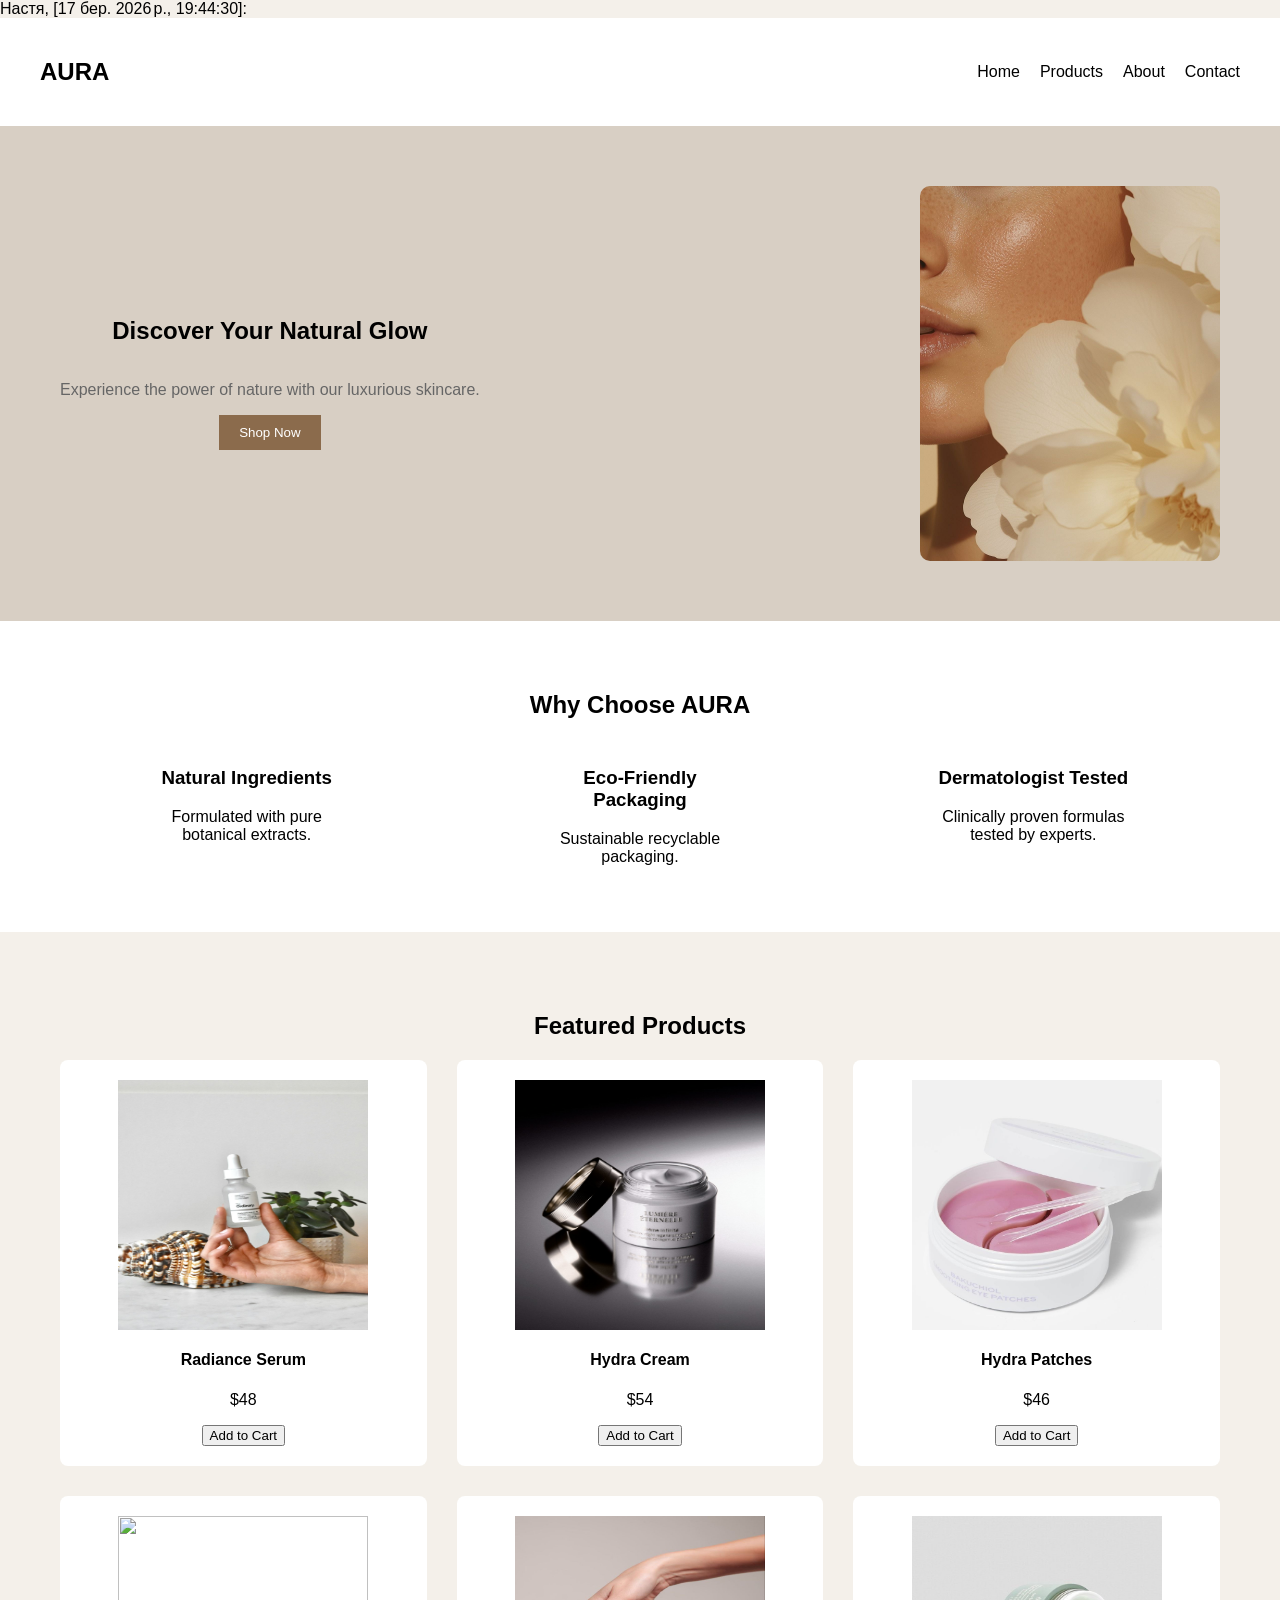
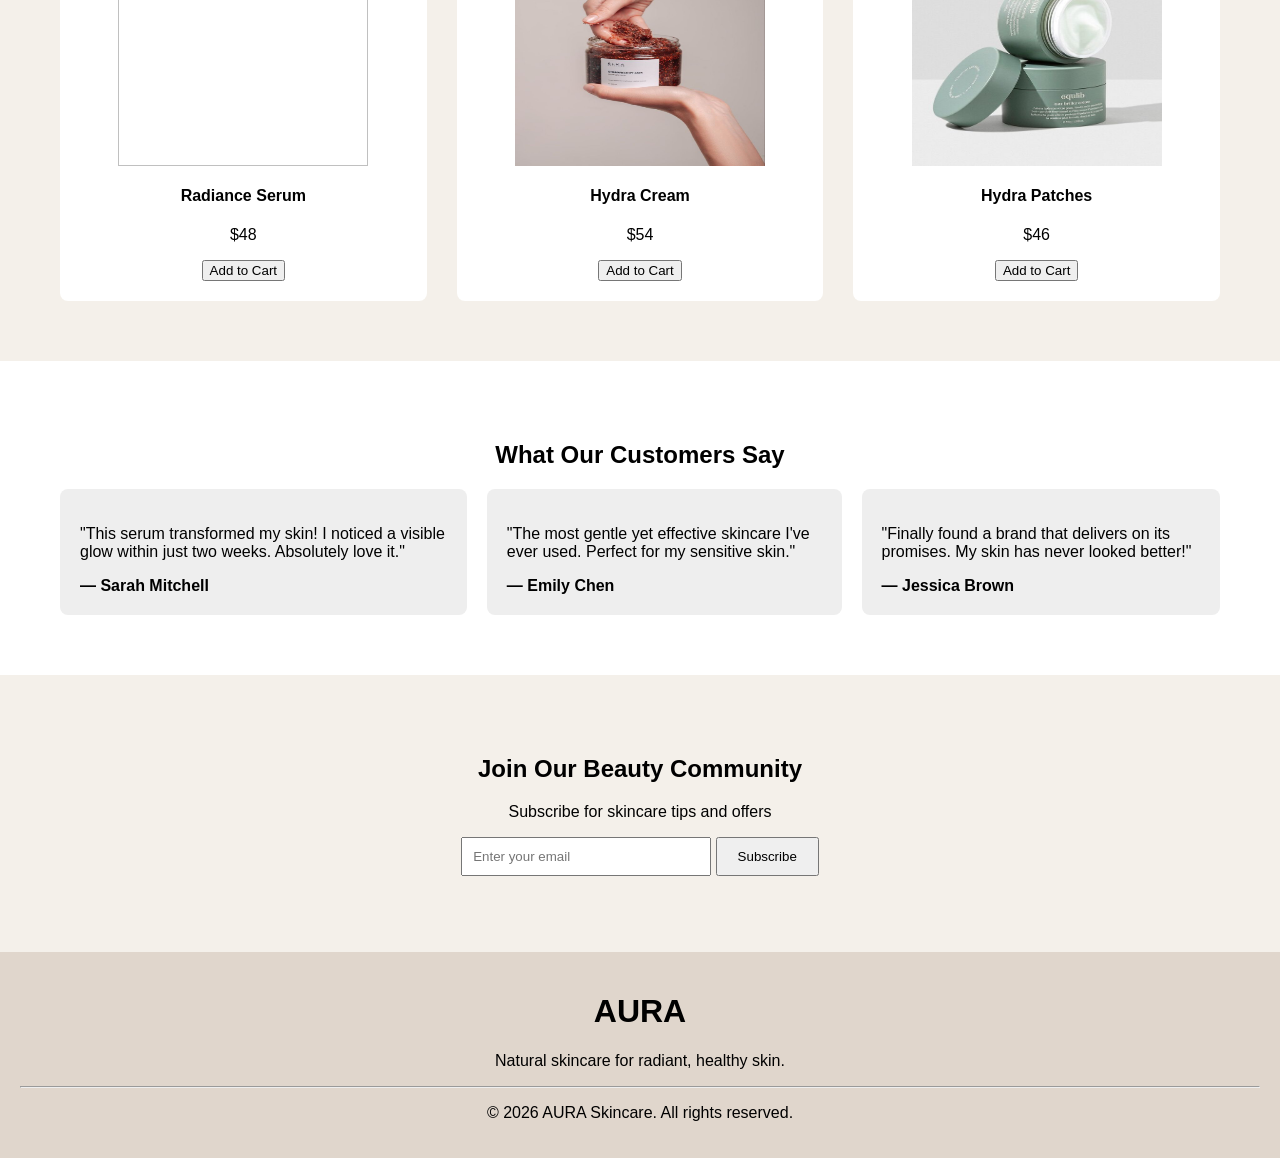
==== index.html @ 5662bbd3 "first commit" ====
Настя, [17 бер. 2026 р., 19:44:30]:
<!DOCTYPE html>
<html lang="en">
<head>
    <meta charset="UTF-8">
    <meta name="viewport" content="width=device-width, initial-scale=1.0">
    <title>Document</title>

    <!-- External CSS -->
    <link rel="stylesheet" href="styles.css">

    <!-- Internal CSS -->
    <style>
        h2{
            text-align:center;
        }
    </style>
</head>    
<body>

<!-- NAVIGATION -->
<nav>
    <h1>AURA</h1>

    <ul>
        <li><a href="#">Home</a></li>
        <li><a href="#">Products</a></li>
        <li><a href="#">About</a></li>
        <li><a href="#">Contact</a></li>
    </ul>
</nav>

<!-- HERO SECTION -->
<section class="hero">

    <div class="hero-text">
        <h2>Discover Your Natural Glow</h2>

        <p class="p" style="color:#666;">Experience the power of nature with our luxurious skincare.</p>

        <button>Shop Now</button>
    </div>

    <div class="hero-image">
        <img src="images/hero.jpg" alt="beauty">
    </div>

</section>

<!-- WHY CHOOSE -->
<section class="features">

    <h2>Why Choose AURA</h2>

    <div class="feature-container">

        <div class="feature">
            <h3>Natural Ingredients</h3>
            <p>Formulated with pure botanical extracts.</p>
        </div>

        <div class="feature">
            <h3>Eco-Friendly Packaging</h3>
            <p>Sustainable recyclable packaging.</p>
        </div>

        <div class="feature">
            <h3>Dermatologist Tested</h3>
            <p>Clinically proven formulas tested by experts.</p>
        </div>

    </div>

</section>

<!-- PRODUCTS -->
<section class="products">

    <h2>Featured Products</h2>

    <div class="product-grid">

        <div class="card">
            <img class="product" src="images/ordinary.jpg">
            <h4>Radiance Serum</h4>
            <p>$48</p>
            <button>Add to Cart</button>
        </div>

        <div class="card">
            <img class="product" src="images/glasscream.jpg">
            <h4>Hydra Cream</h4>
            <p>$54</p>
            <button>Add to Cart</button>
        </div>

        <div class="card">
            <img class="product" src="images/patches.jpg">
            <h4>Hydra Patches</h4>
            <p>$46</p>
            <button>Add to Cart</button>
        </div>

        <div class="card">
            <img class="product" src="images/whitecream.jpg">
            <h4>Radiance Serum</h4>
            <p>$48</p>
            <button>Add to Cart</button>
        </div>

        <div class="card">
            <img class="product" src="images/scrab.jpg">
            <h4>Hydra Cream</h4>
            <p>$54</p>
            <button>Add to Cart</button>
        </div>

        <div class="card">
            <img class="product" src="images/greencream.jpg">
            <h4>Hydra Patches</h4>
            <p>$46</p>
            <button>Add to Cart</button>
        </div>

    </div>

</section>

<!-- TESTIMONIALS -->
<section class="testimonials">

    <h2>What Our Customers Say</h2>

    <div class="reviews">

        <div class="review">
            <p>"This serum transformed my skin! I noticed a visible glow within just two weeks. Absolutely love it."</p>
            <strong>— Sarah Mitchell</strong>
        </div>

        <div class="review">
            <p>"The most gentle yet effective skincare I've ever used. Perfect for my sensitive skin."</p>
            <strong>— Emily Chen</strong>
        </div>

        <div class="review">
            <p>"Finally found a brand that delivers on its promises. My skin has never looked better!"</p>
            <strong>— Jessica Brown</strong>
        </div>

    </div>

</section>

<!-- SUBSCRIBE -->
<section class="subscribe">

    <h2>Join Our Beauty Community</h2>

    <p>Subscribe for skincare tips and offers</p>

    <form>

        <input type="email" placeholder="Enter your email">

        <button>Subscribe</button>

    </form>

</section>

<!-- FOOTER -->
<footer>
    <div>
        <h1>AURA</h1>
        <p>Natural skincare for radiant, healthy skin.</p>
    </div>

    <hr>

<p>© 2026 AURA Skincare. All rights reserved.</p>

</footer>

</body>
</html>
---- styles.css ----
body{
    font-family: Arial;
    margin:0;
    background:#f4f0ea;
}

/* NAVBAR */

nav{
    display:flex;
    justify-content:space-between;
    align-items: center;
    padding:20px 40px;
    background:white;
}

nav ul{
    list-style:none;
    display:flex;
    gap:20px;
}

nav a{
    text-decoration:none;
    color:black;
}

/* HERO */

.hero{
    display:flex;
    justify-content:space-between;
    align-items:center;
    padding:60px;
    background:#d8cfc4;
}

.hero img{
    width:300px;
    border-radius:10px;
}

.hero button{
    background:#8b6b4c;
    color:white;
    padding:10px 20px;
    border:none;
}

.hero-text{
    display: flex;
    flex-direction: column;
    align-items: center;
    justify-content: center;
}

.p{
    text-align: center;
}

/* FEATURES */

.features{
    padding:50px;
    background:white;
}

.feature-container{
    display:flex;
    justify-content:space-around;
    margin-top:30px;
}

.feature{
    width:200px;
    text-align:center;
}

/* PRODUCTS */

.products{
    padding:60px;
}

.product-grid{
    display:grid;
    grid-template-columns: repeat(3,1fr);
    gap:30px;
}

.card{
    background:white;
    padding:20px;
    border-radius:8px;
    text-align:center;
}

.product{
    max-width: 250px;
    height: 250px;
}

.card img{
    width:100%;
}

/* TESTIMONIALS */

.testimonials{
    padding:60px;
    background:white;
}

.reviews{
    display:flex;
    gap:20px;
}

.review{
    background:#eee;
    padding:20px;
    border-radius:8px;
}

/* SUBSCRIBE */

.subscribe{
    padding:60px;
    text-align:center;
}

.subscribe input{
    padding:10px;
    width:250px;
}

.subscribe button{
    padding:10px 20px;
}

/* FOOTER */

footer{
    background:#e0d6cc;
    padding:20px;
    text-align:center;
}
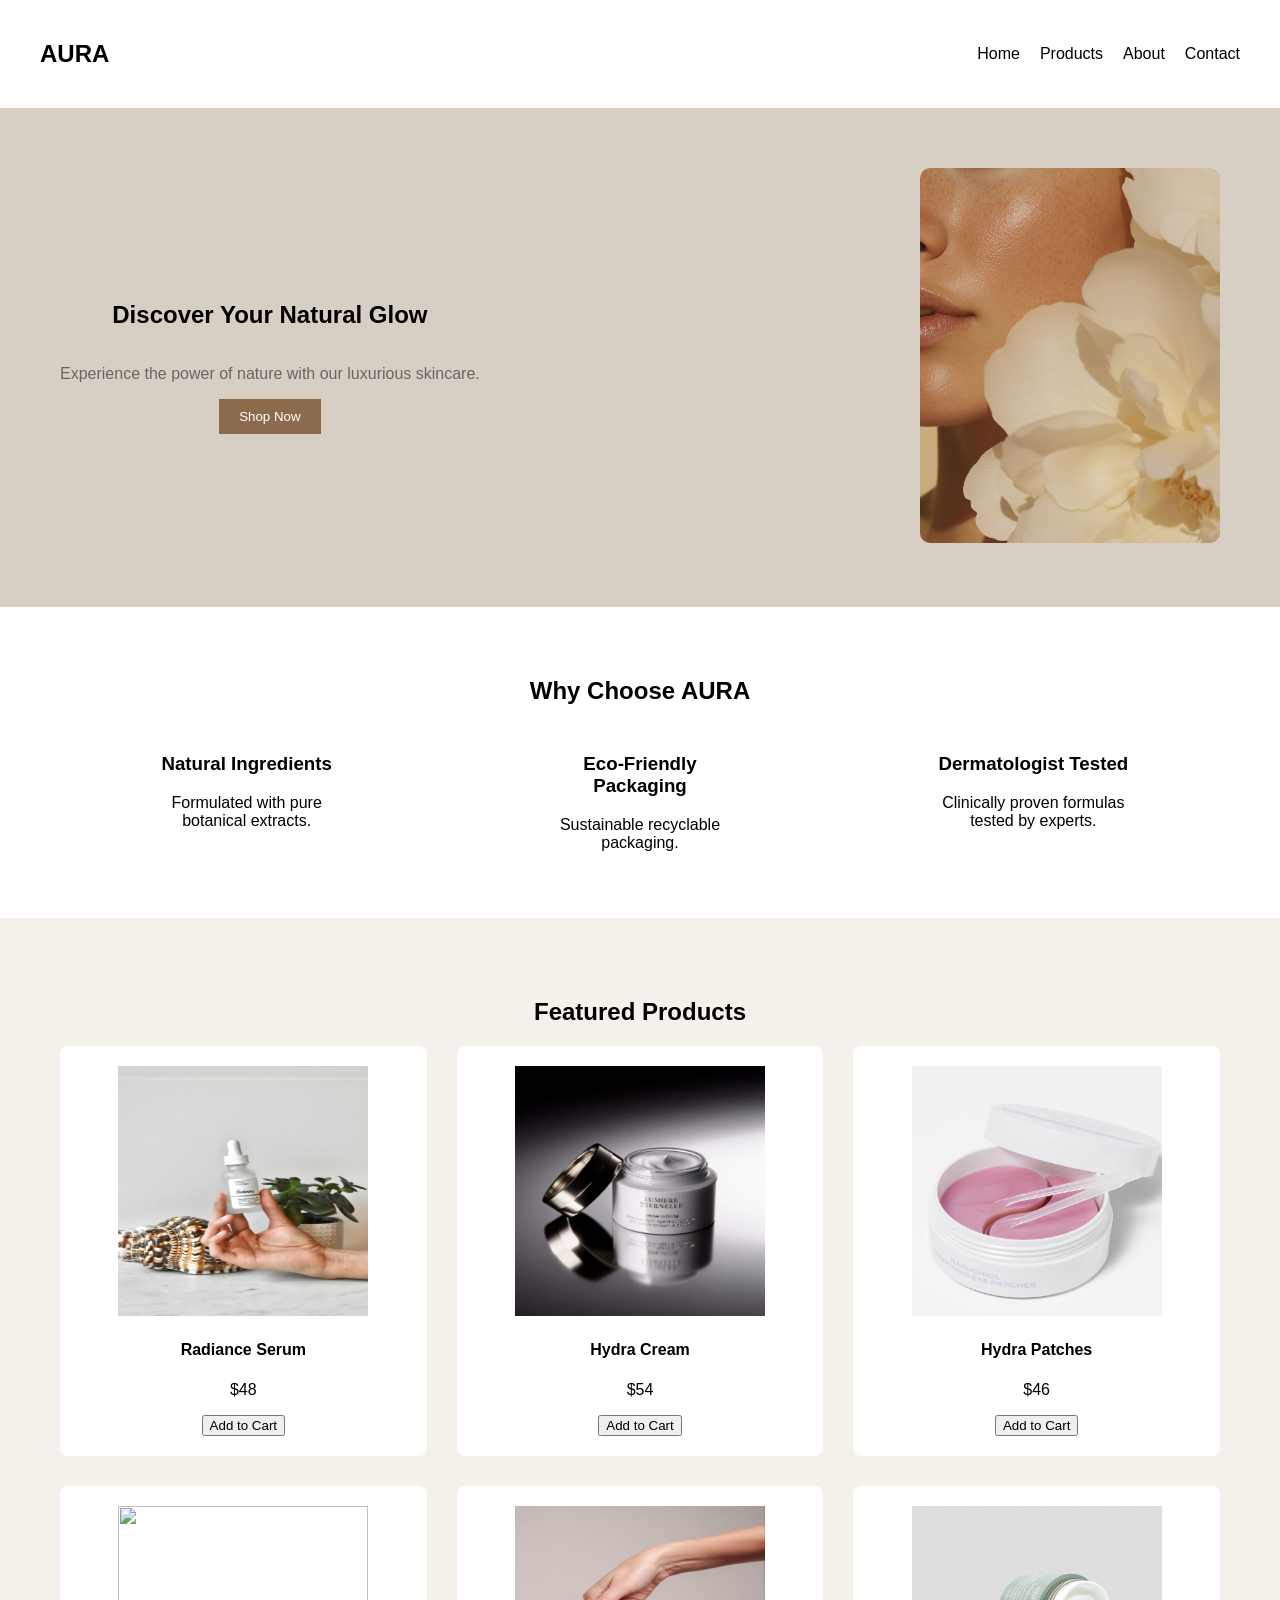
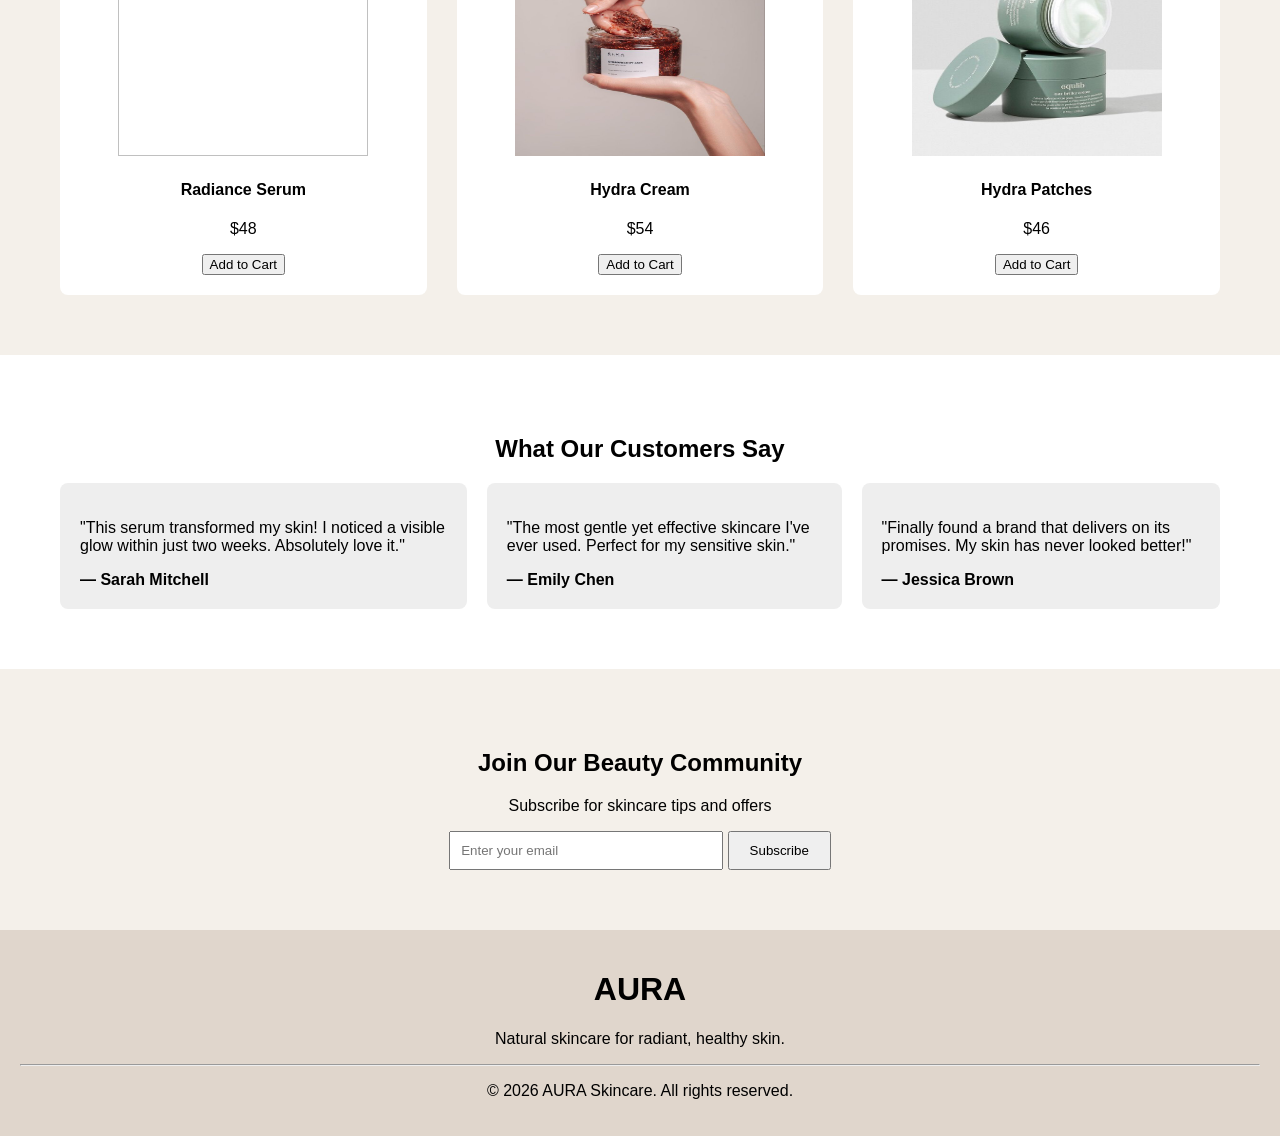
==== commit 590ff94a: "fix commit" ====
--- a/index.html
+++ b/index.html
@@ -1,4 +1,3 @@
-Настя, [17 бер. 2026 р., 19:44:30]:
 <!DOCTYPE html>
 <html lang="en">
 <head>
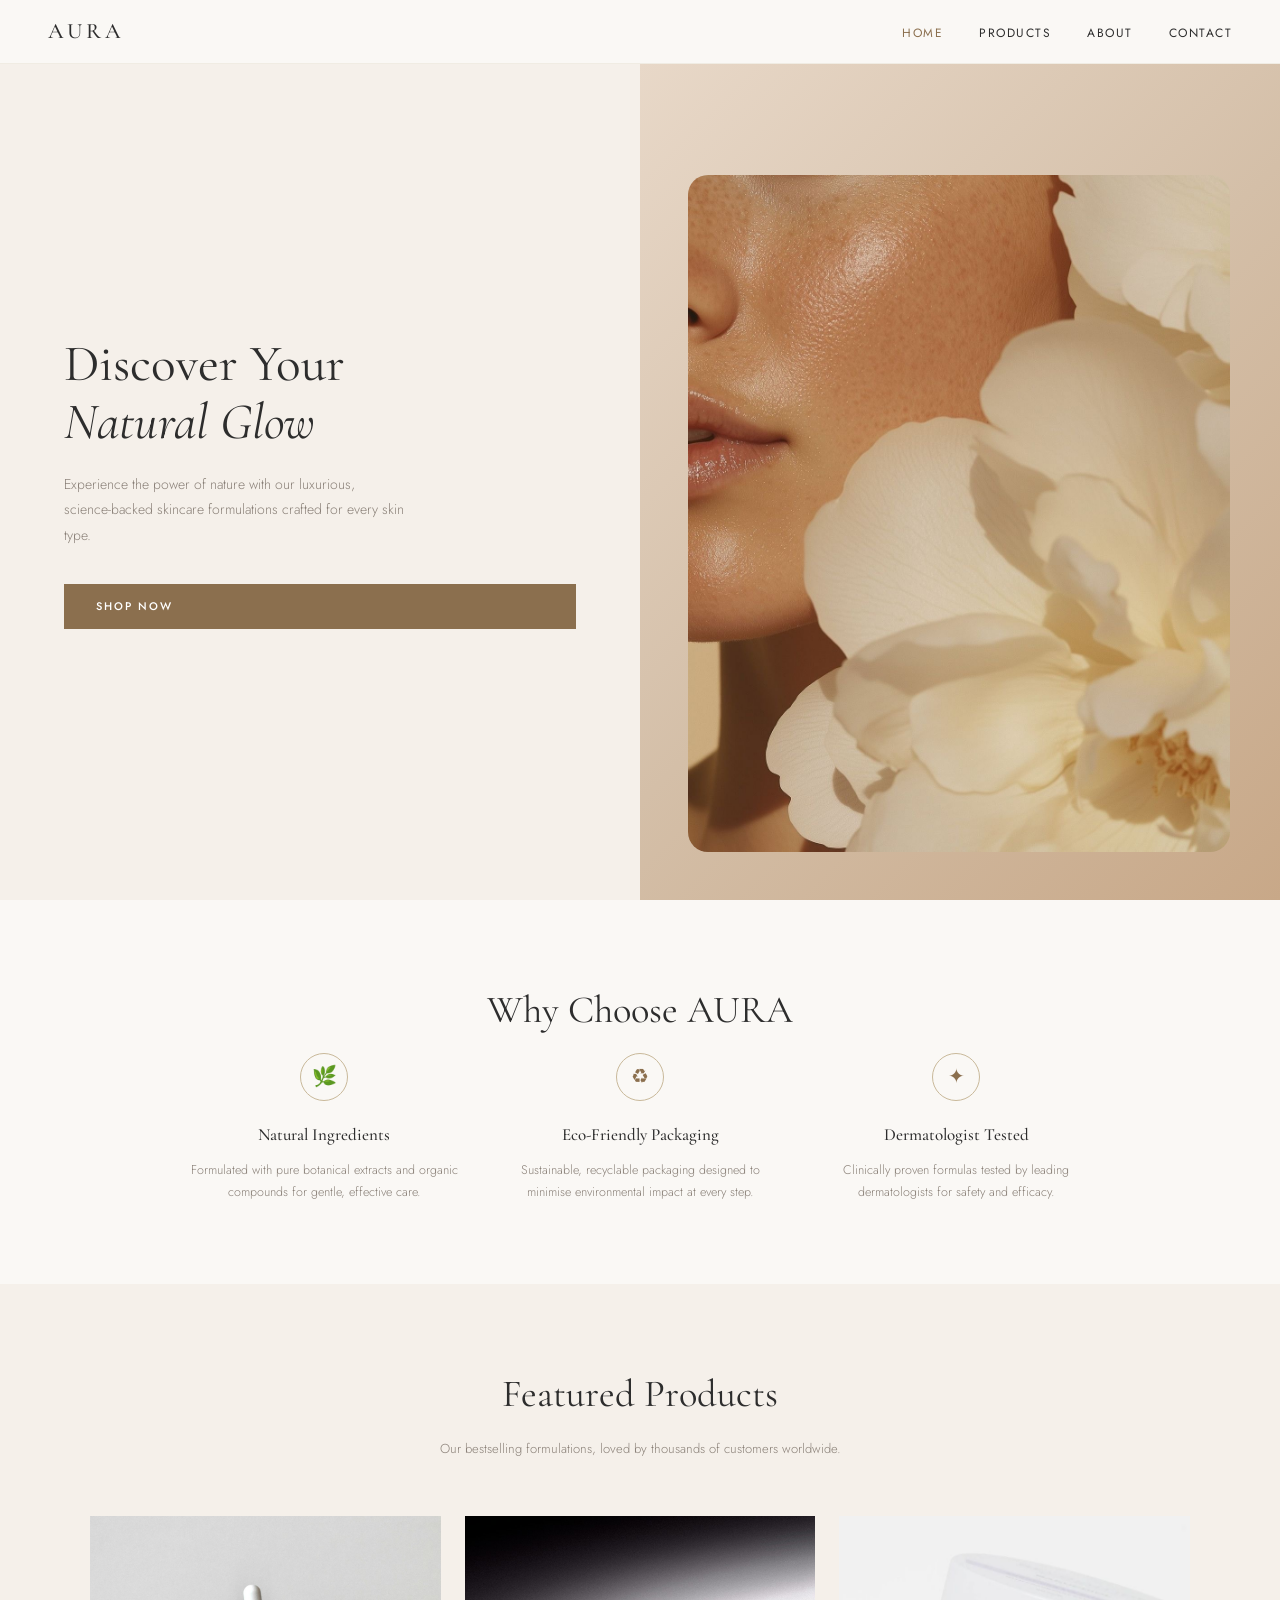
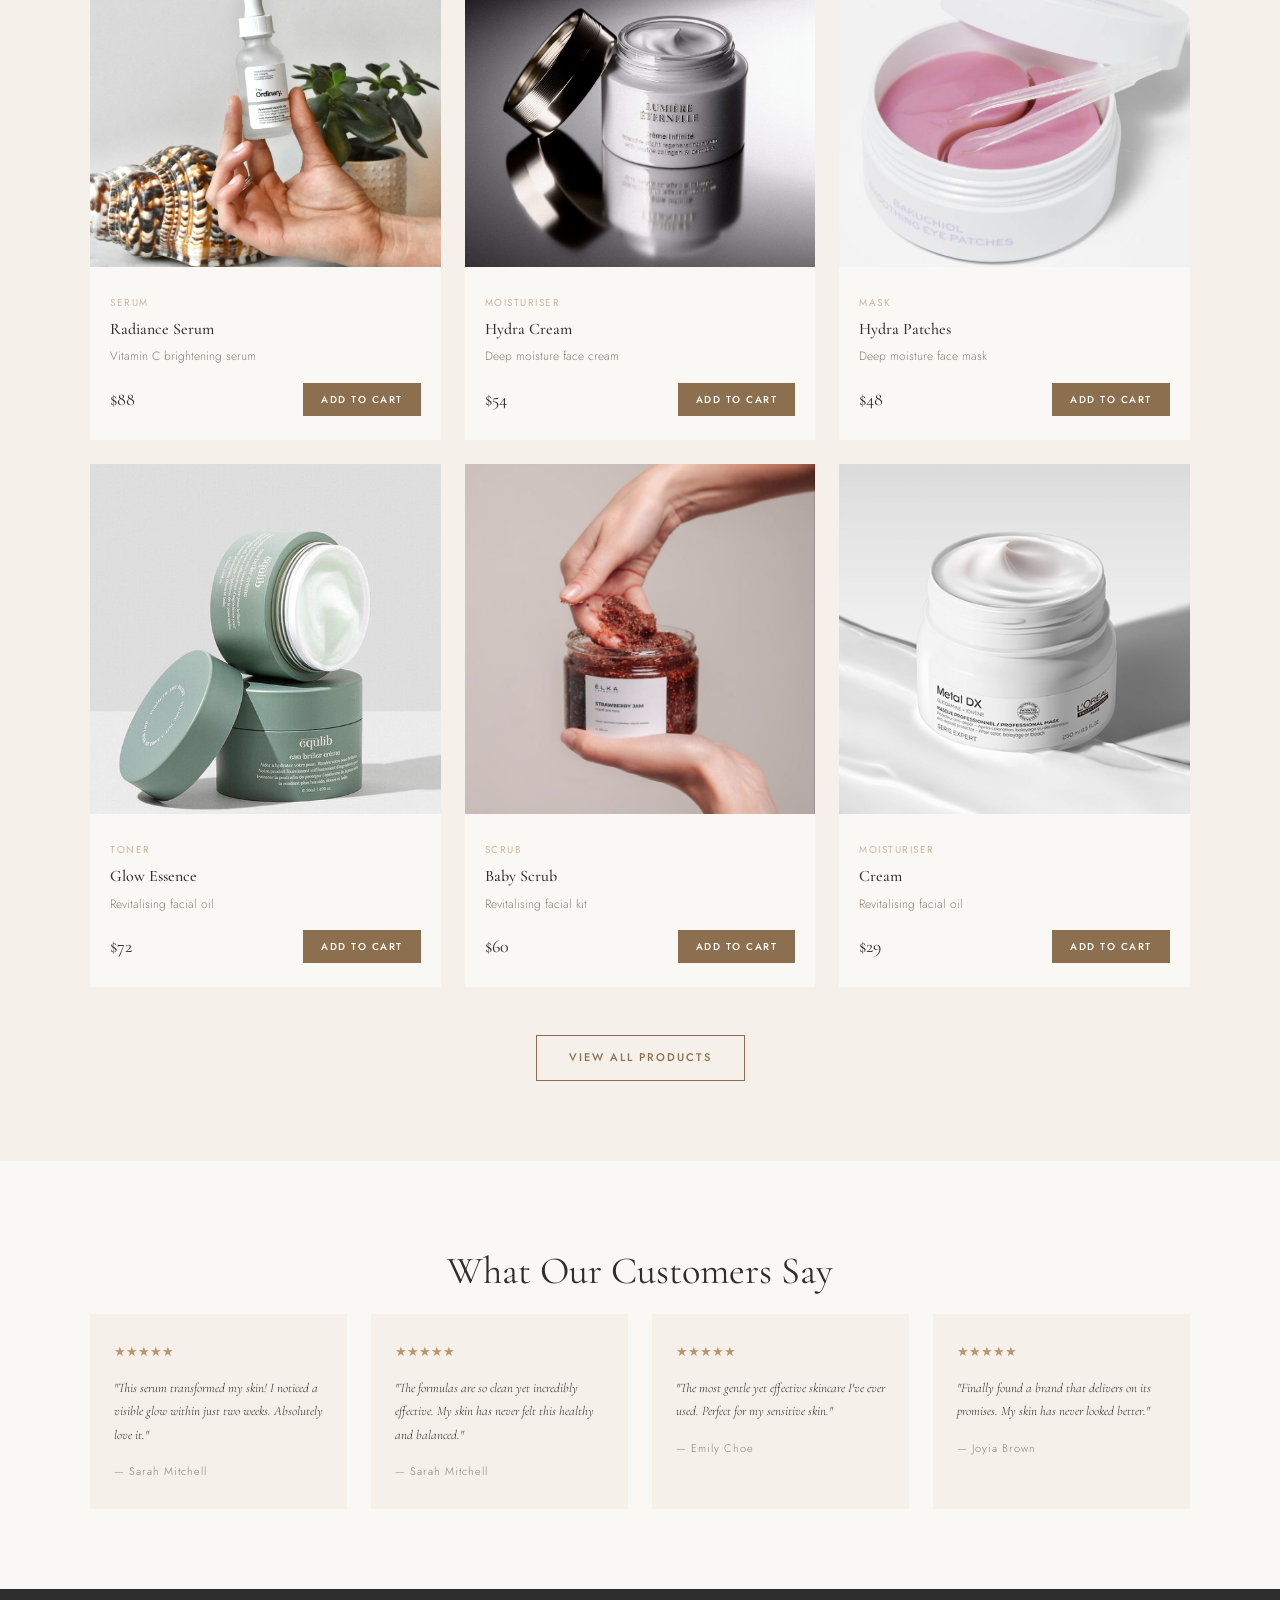
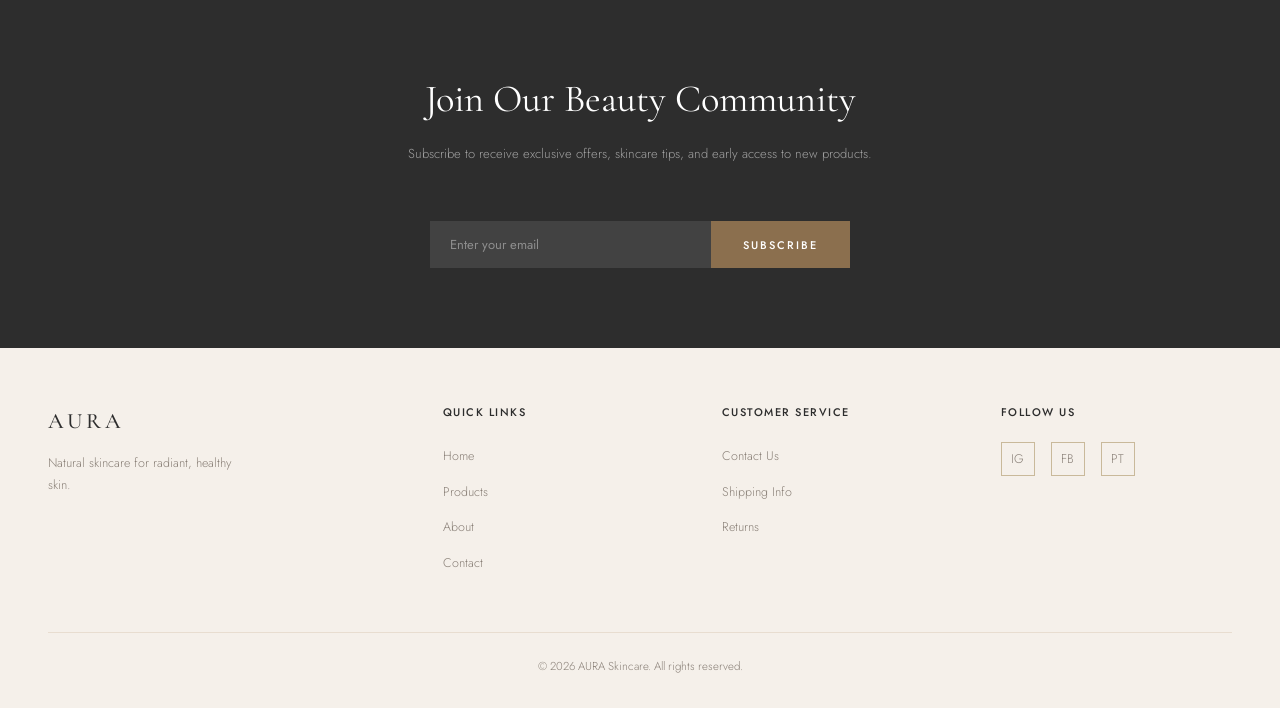
==== commit e43d5040: "finished site" ====
--- a/index.html
+++ b/index.html
@@ -1,185 +1,344 @@
 <!DOCTYPE html>
 <html lang="en">
 <head>
-    <meta charset="UTF-8">
-    <meta name="viewport" content="width=device-width, initial-scale=1.0">
-    <title>Document</title>
-
-    <!-- External CSS -->
-    <link rel="stylesheet" href="styles.css">
-
-    <!-- Internal CSS -->
-    <style>
-        h2{
-            text-align:center;
-        }
-    </style>
-</head>    
+<meta charset="UTF-8">
+<meta name="viewport" content="width=device-width, initial-scale=1.0">
+<title>AURA Skincare — Discover Your Natural Glow</title>
+<link rel="stylesheet" href="style.css">
+<style>
+  
+  .hero {
+    display: grid;
+    grid-template-columns: 1fr 1fr;
+    min-height: calc(100vh - 64px);
+    background: var(--cream);
+  }
+  .hero-content {
+    display: flex;
+    flex-direction: column;
+    justify-content: center;
+    padding: 80px 64px;
+  }
+  .hero-content h1 {
+    font-family: var(--font-display);
+    font-size: clamp(36px, 4vw, 56px);
+    font-weight: 400;
+    line-height: 1.15;
+    color: var(--charcoal);
+    margin-bottom: 20px;
+  }
+  .hero-content p {
+    font-size: 14px;
+    color: var(--text-muted);
+    max-width: 340px;
+    margin-bottom: 36px;
+    line-height: 1.8;
+  }
+  .hero-image {
+    overflow: hidden;
+    background: linear-gradient(135deg, #e8d8c8 0%, #d4bfa8 50%, #c8a888 100%);
+    display: flex;
+    align-items: flex-end;
+    padding: 48px;
+  }
+  .hero-image span {
+    font-family: var(--font-display);
+    font-size: 14px;
+    letter-spacing: 3px;
+    color: var(--brown);
+    opacity: 0.5;
+    text-transform: uppercase;
+  }
+
+  
+  .why-section { background: var(--warm-white); }
+  .why-grid {
+    display: grid;
+    grid-template-columns: repeat(3, 1fr);
+    gap: 48px;
+    max-width: 900px;
+    margin: 0 auto;
+    text-align: center;
+  }
+  .why-item .icon {
+    width: 48px; height: 48px;
+    margin: 0 auto 20px;
+    border: 1px solid var(--taupe);
+    border-radius: 50%;
+    display: flex; align-items: center; justify-content: center;
+    color: var(--brown);
+    font-size: 20px;
+  }
+  .why-item h3 {
+    font-family: var(--font-display);
+    font-size: 17px;
+    font-weight: 500;
+    margin-bottom: 10px;
+    color: var(--charcoal);
+  }
+  .why-item p { font-size: 12.5px; color: var(--text-muted); line-height: 1.8; }
+
+ 
+  .featured-section { background: var(--cream); }
+  .products-grid {
+    display: grid;
+    grid-template-columns: repeat(3, 1fr);
+    gap: 24px;
+    max-width: 1100px;
+    margin: 0 auto 48px;
+  }
+
+  
+  .testimonials-section { background: var(--warm-white); }
+  .testimonials-grid {
+    display: grid;
+    grid-template-columns: repeat(4, 1fr);
+    gap: 24px;
+    max-width: 1100px;
+    margin: 0 auto;
+  }
+  .testimonial-card { background: var(--cream); padding: 28px 24px; }
+  .stars { color: var(--gold); font-size: 13px; margin-bottom: 14px; }
+  .testimonial-text {
+    font-size: 13px;
+    color: var(--charcoal);
+    line-height: 1.8;
+    margin-bottom: 16px;
+    font-style: italic;
+    font-family: var(--font-display);
+  }
+  .testimonial-author { font-size: 11px; letter-spacing: 1px; color: var(--text-muted); }
+
+  
+  @media (max-width: 900px) {
+    .hero { grid-template-columns: 1fr; min-height: auto; }
+    .hero-content { padding: 56px 32px; order: 2; }
+    .hero-image { order: 1; min-height: 300px; }
+    .why-grid { grid-template-columns: 1fr; gap: 36px; }
+    .products-grid { grid-template-columns: repeat(2, 1fr); gap: 16px; }
+    .testimonials-grid { grid-template-columns: repeat(2, 1fr); }
+  }
+  @media (max-width: 580px) {
+    .hero-content { padding: 40px 20px; }
+    .products-grid { grid-template-columns: 1fr; }
+    .testimonials-grid { grid-template-columns: 1fr; }
+  }
+</style>
+</head>
 <body>
 
-<!-- NAVIGATION -->
 <nav>
-    <h1>AURA</h1>
-
-    <ul>
-        <li><a href="#">Home</a></li>
-        <li><a href="#">Products</a></li>
-        <li><a href="#">About</a></li>
-        <li><a href="#">Contact</a></li>
-    </ul>
+  <a href="index.html" class="nav-logo">AURA</a>
+  <ul class="nav-links">
+    <li><a href="index.html" class="active">Home</a></li>
+    <li><a href="products.html">Products</a></li>
+    <li><a href="about.html">About</a></li>
+    <li><a href="contact.html">Contact</a></li>
+  </ul>
+  <button class="nav-hamburger" onclick="openMenu()" aria-label="Open menu">
+    <span></span><span></span><span></span>
+  </button>
 </nav>
 
-<!-- HERO SECTION -->
-<section class="hero">
-
-    <div class="hero-text">
-        <h2>Discover Your Natural Glow</h2>
-
-        <p class="p" style="color:#666;">Experience the power of nature with our luxurious skincare.</p>
-
-        <button>Shop Now</button>
-    </div>
-
+<div class="mobile-menu" id="mobileMenu">
+  <button class="mobile-menu-close" onclick="closeMenu()">&#10005;</button>
+  <a href="index.html">Home</a>
+  <a href="products.html">Products</a>
+  <a href="about.html">About</a>
+  <a href="contact.html">Contact</a>
+</div>
+
+<div class="page-wrap">
+
+  
+  <div class="hero">
+    <div class="hero-content">
+      <h1>Discover Your<br><em>Natural Glow</em></h1>
+      <p>Experience the power of nature with our luxurious, science-backed skincare formulations crafted for every skin type.</p>
+      <a href="products.html" class="btn-primary">Shop Now</a>
+    </div>
     <div class="hero-image">
-        <img src="images/hero.jpg" alt="beauty">
-    </div>
-
-</section>
-
-<!-- WHY CHOOSE -->
-<section class="features">
-
-    <h2>Why Choose AURA</h2>
-
-    <div class="feature-container">
-
-        <div class="feature">
-            <h3>Natural Ingredients</h3>
-            <p>Formulated with pure botanical extracts.</p>
-        </div>
-
-        <div class="feature">
-            <h3>Eco-Friendly Packaging</h3>
-            <p>Sustainable recyclable packaging.</p>
-        </div>
-
-        <div class="feature">
-            <h3>Dermatologist Tested</h3>
-            <p>Clinically proven formulas tested by experts.</p>
-        </div>
-
-    </div>
-
-</section>
-
-<!-- PRODUCTS -->
-<section class="products">
-
-    <h2>Featured Products</h2>
-
-    <div class="product-grid">
-
-        <div class="card">
-            <img class="product" src="images/ordinary.jpg">
-            <h4>Radiance Serum</h4>
-            <p>$48</p>
-            <button>Add to Cart</button>
-        </div>
-
-        <div class="card">
-            <img class="product" src="images/glasscream.jpg">
-            <h4>Hydra Cream</h4>
-            <p>$54</p>
-            <button>Add to Cart</button>
-        </div>
-
-        <div class="card">
-            <img class="product" src="images/patches.jpg">
-            <h4>Hydra Patches</h4>
-            <p>$46</p>
-            <button>Add to Cart</button>
-        </div>
-
-        <div class="card">
-            <img class="product" src="images/whitecream.jpg">
-            <h4>Radiance Serum</h4>
-            <p>$48</p>
-            <button>Add to Cart</button>
-        </div>
-
-        <div class="card">
-            <img class="product" src="images/scrab.jpg">
-            <h4>Hydra Cream</h4>
-            <p>$54</p>
-            <button>Add to Cart</button>
-        </div>
-
-        <div class="card">
-            <img class="product" src="images/greencream.jpg">
-            <h4>Hydra Patches</h4>
-            <p>$46</p>
-            <button>Add to Cart</button>
-        </div>
-
-    </div>
-
-</section>
-
-<!-- TESTIMONIALS -->
-<section class="testimonials">
-
-    <h2>What Our Customers Say</h2>
-
-    <div class="reviews">
-
-        <div class="review">
-            <p>"This serum transformed my skin! I noticed a visible glow within just two weeks. Absolutely love it."</p>
-            <strong>— Sarah Mitchell</strong>
-        </div>
-
-        <div class="review">
-            <p>"The most gentle yet effective skincare I've ever used. Perfect for my sensitive skin."</p>
-            <strong>— Emily Chen</strong>
-        </div>
-
-        <div class="review">
-            <p>"Finally found a brand that delivers on its promises. My skin has never looked better!"</p>
-            <strong>— Jessica Brown</strong>
-        </div>
-
-    </div>
-
-</section>
-
-<!-- SUBSCRIBE -->
-<section class="subscribe">
-
-    <h2>Join Our Beauty Community</h2>
-
-    <p>Subscribe for skincare tips and offers</p>
-
-    <form>
-
-        <input type="email" placeholder="Enter your email">
-
-        <button>Subscribe</button>
-
-    </form>
-
-</section>
-
-<!-- FOOTER -->
-<footer>
-    <div>
-        <h1>AURA</h1>
+     <img src="/images/hero.jpg" style="max-width: 542px; border-radius: 20px;">
+    </div>
+  </div>
+
+ 
+  <section class="why-section">
+    <h2 class="section-title">Why Choose AURA</h2>
+    <div class="why-grid">
+      <div class="why-item">
+        <div class="icon">🌿</div>
+        <h3>Natural Ingredients</h3>
+        <p>Formulated with pure botanical extracts and organic compounds for gentle, effective care.</p>
+      </div>
+      <div class="why-item">
+        <div class="icon">♻</div>
+        <h3>Eco-Friendly Packaging</h3>
+        <p>Sustainable, recyclable packaging designed to minimise environmental impact at every step.</p>
+      </div>
+      <div class="why-item">
+        <div class="icon">✦</div>
+        <h3>Dermatologist Tested</h3>
+        <p>Clinically proven formulas tested by leading dermatologists for safety and efficacy.</p>
+      </div>
+    </div>
+  </section>
+
+  
+  <section class="featured-section">
+    <h2 class="section-title">Featured Products</h2>
+    <p class="section-sub">Our bestselling formulations, loved by thousands of customers worldwide.</p>
+    <div class="products-grid">
+      <div class="product-card">
+       <img src="/images/ordinary.jpg" class="product-card-img">
+        <div class="product-card-body">
+          <div class="product-badge">Serum</div>
+          <div class="product-name">Radiance Serum</div>
+          <div class="product-desc">Vitamin C brightening serum</div>
+          <div class="product-footer">
+            <span class="product-price">$88</span>
+            <button class="btn-cart">Add to Cart</button>
+          </div>
+        </div>
+      </div>
+      <div class="product-card">
+        <img src="/images/glasscream.jpg" class="product-card-img">
+        <div class="product-card-body">
+          <div class="product-badge">Moisturiser</div>
+          <div class="product-name">Hydra Cream</div>
+          <div class="product-desc">Deep moisture face cream</div>
+          <div class="product-footer">
+            <span class="product-price">$54</span>
+            <button class="btn-cart">Add to Cart</button>
+          </div>
+        </div>
+      </div>
+      <div class="product-card">
+        <img src="/images/patches.jpg" class="product-card-img">
+        <div class="product-card-body">
+          <div class="product-badge">Mask</div>
+          <div class="product-name">Hydra Patches</div>
+          <div class="product-desc">Deep moisture face mask</div>
+          <div class="product-footer">
+            <span class="product-price">$48</span>
+            <button class="btn-cart">Add to Cart</button>
+          </div>
+        </div>
+      </div>
+      <div class="product-card">
+        <img src="/images/greencream.jpg" class="product-card-img">
+        <div class="product-card-body">
+          <div class="product-badge">Toner</div>
+          <div class="product-name">Glow Essence</div>
+          <div class="product-desc">Revitalising facial oil</div>
+          <div class="product-footer">
+            <span class="product-price">$72</span>
+            <button class="btn-cart">Add to Cart</button>
+          </div>
+        </div>
+      </div>
+      <div class="product-card">
+        <img src="/images/scrab.jpg" class="product-card-img">
+        <div class="product-card-body">
+          <div class="product-badge">Scrub</div>
+          <div class="product-name">Baby Scrub</div>
+          <div class="product-desc">Revitalising facial kit</div>
+          <div class="product-footer">
+            <span class="product-price">$60</span>
+            <button class="btn-cart">Add to Cart</button>
+          </div>
+        </div>
+      </div>
+      <div class="product-card">
+        <img src="/images/whitecream.png" class="product-card-img">
+        <div class="product-card-body">
+          <div class="product-badge">Moisturiser</div>
+          <div class="product-name">Cream</div>
+          <div class="product-desc">Revitalising facial oil</div>
+          <div class="product-footer">
+            <span class="product-price">$29</span>
+            <button class="btn-cart">Add to Cart</button>
+          </div>
+        </div>
+      </div>
+    </div>
+    <div class="center">
+      <a href="products.html" class="btn-outline">View All Products</a>
+    </div>
+  </section>
+
+ 
+  <section class="testimonials-section">
+    <h2 class="section-title">What Our Customers Say</h2>
+    <div class="testimonials-grid">
+      <div class="testimonial-card">
+        <div class="stars">★★★★★</div>
+        <p class="testimonial-text">"This serum transformed my skin! I noticed a visible glow within just two weeks. Absolutely love it."</p>
+        <p class="testimonial-author">— Sarah Mitchell</p>
+      </div>
+      <div class="testimonial-card">
+        <div class="stars">★★★★★</div>
+        <p class="testimonial-text">"The formulas are so clean yet incredibly effective. My skin has never felt this healthy and balanced."</p>
+        <p class="testimonial-author">— Sarah Mitchell</p>
+      </div>
+      <div class="testimonial-card">
+        <div class="stars">★★★★★</div>
+        <p class="testimonial-text">"The most gentle yet effective skincare I've ever used. Perfect for my sensitive skin."</p>
+        <p class="testimonial-author">— Emily Choe</p>
+      </div>
+      <div class="testimonial-card">
+        <div class="stars">★★★★★</div>
+        <p class="testimonial-text">"Finally found a brand that delivers on its promises. My skin has never looked better."</p>
+        <p class="testimonial-author">— Joyia Brown</p>
+      </div>
+    </div>
+  </section>
+
+  
+  <div class="newsletter-section">
+    <h2 class="section-title">Join Our Beauty Community</h2>
+    <p class="section-sub">Subscribe to receive exclusive offers, skincare tips, and early access to new products.</p>
+    <div class="newsletter-form">
+      <input type="email" placeholder="Enter your email">
+      <button class="btn-primary">Subscribe</button>
+    </div>
+  </div>
+
+  <footer>
+    <div class="footer-grid">
+      <div class="footer-brand">
+        <a href="index.html" class="nav-logo">AURA</a>
         <p>Natural skincare for radiant, healthy skin.</p>
-    </div>
-
-    <hr>
-
-<p>© 2026 AURA Skincare. All rights reserved.</p>
-
-</footer>
-
+      </div>
+      <div class="footer-col">
+        <h4>Quick Links</h4>
+        <ul>
+          <li><a href="index.html">Home</a></li>
+          <li><a href="products.html">Products</a></li>
+          <li><a href="about.html">About</a></li>
+          <li><a href="contact.html">Contact</a></li>
+        </ul>
+      </div>
+      <div class="footer-col">
+        <h4>Customer Service</h4>
+        <ul>
+          <li><a href="contact.html">Contact Us</a></li>
+          <li><a href="#">Shipping Info</a></li>
+          <li><a href="#">Returns</a></li>
+        </ul>
+      </div>
+      <div class="footer-col">
+        <h4>Follow Us</h4>
+        <div class="social-links">
+          <a href="#" class="social-link">IG</a>
+          <a href="#" class="social-link">FB</a>
+          <a href="#" class="social-link">PT</a>
+        </div>
+      </div>
+    </div>
+    <div class="footer-bottom">© 2026 AURA Skincare. All rights reserved.</div>
+  </footer>
+
+</div>
 </body>
-</html>+</html>
--- a/style.css
+++ b/style.css
@@ -0,0 +1,343 @@
+@import url('https://fonts.googleapis.com/css2?family=Cormorant+Garamond:ital,wght@0,300;0,400;0,500;0,600;1,300;1,400&family=Jost:wght@300;400;500;600&display=swap');
+
+:root {
+  --cream: #f5f0ea;
+  --warm-white: #faf8f5;
+  --sand: #e8ddd0;
+  --taupe: #c9b99a;
+  --brown: #8b6f4e;
+  --dark-brown: #5c4535;
+  --charcoal: #2d2d2d;
+  --text-muted: #8a8078;
+  --gold: #b8956a;
+  --font-display: 'Cormorant Garamond', Georgia, serif;
+  --font-body: 'Jost', sans-serif;
+}
+
+* { margin: 0; padding: 0; box-sizing: border-box; }
+html { scroll-behavior: smooth; }
+
+body {
+  font-family: var(--font-body);
+  background: var(--warm-white);
+  color: var(--charcoal);
+  font-weight: 300;
+  line-height: 1.6;
+}
+
+
+nav {
+  position: fixed;
+  top: 0; left: 0; right: 0;
+  z-index: 100;
+  background: rgba(250,248,245,0.96);
+  backdrop-filter: blur(8px);
+  border-bottom: 1px solid rgba(201,185,154,0.2);
+  display: flex;
+  align-items: center;
+  justify-content: space-between;
+  padding: 0 48px;
+  height: 64px;
+}
+
+.nav-logo {
+  font-family: var(--font-display);
+  font-size: 22px;
+  font-weight: 500;
+  letter-spacing: 4px;
+  color: var(--charcoal);
+  text-decoration: none;
+}
+
+.nav-links {
+  display: flex;
+  gap: 36px;
+  list-style: none;
+}
+
+.nav-links a {
+  font-size: 12px;
+  letter-spacing: 1.5px;
+  text-transform: uppercase;
+  color: var(--charcoal);
+  text-decoration: none;
+  font-weight: 400;
+  transition: color 0.2s;
+}
+.nav-links a:hover,
+.nav-links a.active { color: var(--brown); }
+
+.nav-hamburger {
+  display: none;
+  flex-direction: column;
+  gap: 5px;
+  cursor: pointer;
+  padding: 4px;
+  background: none;
+  border: none;
+}
+.nav-hamburger span {
+  display: block;
+  width: 24px;
+  height: 1.5px;
+  background: var(--charcoal);
+  transition: all 0.3s;
+}
+
+
+.mobile-menu {
+  display: none;
+  position: fixed;
+  inset: 0;
+  background: var(--warm-white);
+  z-index: 200;
+  flex-direction: column;
+  align-items: center;
+  justify-content: center;
+  gap: 40px;
+}
+.mobile-menu.open { display: flex; }
+.mobile-menu a {
+  font-family: var(--font-display);
+  font-size: 32px;
+  font-weight: 400;
+  color: var(--charcoal);
+  text-decoration: none;
+  letter-spacing: 2px;
+}
+.mobile-menu-close {
+  position: absolute;
+  top: 20px; right: 24px;
+  font-size: 28px;
+  cursor: pointer;
+  color: var(--charcoal);
+  background: none;
+  border: none;
+  line-height: 1;
+}
+
+
+.page-wrap { padding-top: 64px; }
+
+
+.btn-primary {
+  display: inline-block;
+  background: var(--brown);
+  color: white;
+  padding: 14px 32px;
+  font-family: var(--font-body);
+  font-size: 11px;
+  letter-spacing: 2px;
+  text-transform: uppercase;
+  font-weight: 500;
+  border: none;
+  cursor: pointer;
+  transition: background 0.25s, transform 0.2s;
+  text-decoration: none;
+}
+.btn-primary:hover { background: var(--dark-brown); transform: translateY(-1px); }
+
+.btn-outline {
+  display: inline-block;
+  background: transparent;
+  color: var(--brown);
+  padding: 13px 32px;
+  font-family: var(--font-body);
+  font-size: 11px;
+  letter-spacing: 2px;
+  text-transform: uppercase;
+  font-weight: 500;
+  border: 1px solid var(--brown);
+  cursor: pointer;
+  transition: all 0.25s;
+  text-decoration: none;
+}
+.btn-outline:hover { background: var(--brown); color: white; }
+
+
+section { padding: 80px 48px; }
+
+.section-title {
+  font-family: var(--font-display);
+  font-size: clamp(28px, 3vw, 40px);
+  font-weight: 400;
+  text-align: center;
+  margin-bottom: 12px;
+  color: var(--charcoal);
+}
+
+.section-sub {
+  text-align: center;
+  font-size: 13px;
+  color: var(--text-muted);
+  margin-bottom: 56px;
+  max-width: 480px;
+  margin-left: auto;
+  margin-right: auto;
+  line-height: 1.8;
+}
+
+.center { text-align: center; }
+
+
+.product-card {
+  background: var(--warm-white);
+  overflow: hidden;
+  transition: transform 0.3s, box-shadow 0.3s;
+}
+.product-card:hover {
+  transform: translateY(-4px);
+  box-shadow: 0 12px 40px rgba(0,0,0,0.08);
+}
+.product-card-img {
+  width: 100%;
+  aspect-ratio: 1;
+  object-fit: cover;
+  background: var(--sand);
+}
+.product-card-body { padding: 20px 20px 24px; }
+.product-badge {
+  font-size: 10px;
+  letter-spacing: 1.5px;
+  text-transform: uppercase;
+  color: var(--taupe);
+  margin-bottom: 6px;
+  font-weight: 400;
+}
+.product-name {
+  font-family: var(--font-display);
+  font-size: 16px;
+  font-weight: 500;
+  margin-bottom: 4px;
+  color: var(--charcoal);
+}
+.product-desc {
+  font-size: 12px;
+  color: var(--text-muted);
+  margin-bottom: 16px;
+  line-height: 1.7;
+}
+.product-footer {
+  display: flex;
+  align-items: center;
+  justify-content: space-between;
+}
+.product-price {
+  font-family: var(--font-display);
+  font-size: 18px;
+  font-weight: 400;
+  color: var(--charcoal);
+}
+.btn-cart {
+  background: var(--brown);
+  color: white;
+  border: none;
+  padding: 9px 18px;
+  font-size: 10px;
+  letter-spacing: 1.5px;
+  text-transform: uppercase;
+  cursor: pointer;
+  font-family: var(--font-body);
+  font-weight: 500;
+  transition: background 0.2s;
+}
+.btn-cart:hover { background: var(--dark-brown); }
+
+
+footer {
+  background: var(--cream);
+  padding: 56px 48px 32px;
+}
+.footer-grid {
+  display: grid;
+  grid-template-columns: 1.5fr 1fr 1fr 1fr;
+  gap: 48px;
+  margin-bottom: 48px;
+}
+.footer-brand p {
+  font-size: 12.5px;
+  color: var(--text-muted);
+  line-height: 1.8;
+  margin-top: 12px;
+  max-width: 200px;
+}
+.footer-col h4 {
+  font-size: 11px;
+  letter-spacing: 1.5px;
+  text-transform: uppercase;
+  font-weight: 500;
+  margin-bottom: 20px;
+  color: var(--charcoal);
+}
+.footer-col ul { list-style: none; }
+.footer-col li { margin-bottom: 10px; }
+.footer-col a {
+  font-size: 12.5px;
+  color: var(--text-muted);
+  text-decoration: none;
+  transition: color 0.2s;
+}
+.footer-col a:hover { color: var(--brown); }
+.social-links { display: flex; gap: 16px; }
+.social-link {
+  width: 34px; height: 34px;
+  border: 1px solid var(--taupe);
+  display: flex; align-items: center; justify-content: center;
+  color: var(--text-muted);
+  text-decoration: none;
+  font-size: 13px;
+  transition: all 0.2s;
+}
+.social-link:hover { border-color: var(--brown); color: var(--brown); }
+.footer-bottom {
+  border-top: 1px solid var(--sand);
+  padding-top: 24px;
+  font-size: 11.5px;
+  color: var(--text-muted);
+  text-align: center;
+}
+
+
+.newsletter-section {
+  background: var(--charcoal);
+  padding: 80px 48px;
+  text-align: center;
+}
+.newsletter-section .section-title { color: white; }
+.newsletter-section .section-sub { color: rgba(255,255,255,0.55); }
+.newsletter-form {
+  display: flex;
+  max-width: 420px;
+  margin: 0 auto;
+}
+.newsletter-form input {
+  flex: 1;
+  padding: 14px 20px;
+  border: none;
+  background: rgba(255,255,255,0.1);
+  color: white;
+  font-family: var(--font-body);
+  font-size: 13px;
+  outline: none;
+}
+.newsletter-form input::placeholder { color: rgba(255,255,255,0.4); }
+@media (max-width: 900px) {
+  nav { padding: 0 24px; }
+  .nav-links { display: none; }
+  .nav-hamburger { display: flex; }
+
+  section { padding: 56px 24px; }
+  footer { padding: 48px 24px 24px; }
+
+  .footer-grid { grid-template-columns: 1fr 1fr; gap: 36px; }
+
+  .newsletter-section { padding: 56px 24px; }
+  .newsletter-form { flex-direction: column; }
+}
+
+@media (max-width: 580px) {
+  nav { height: 56px; }
+  .page-wrap { padding-top: 56px; }
+  .footer-grid { grid-template-columns: 1fr; }
+  section { padding: 48px 20px; }
+}
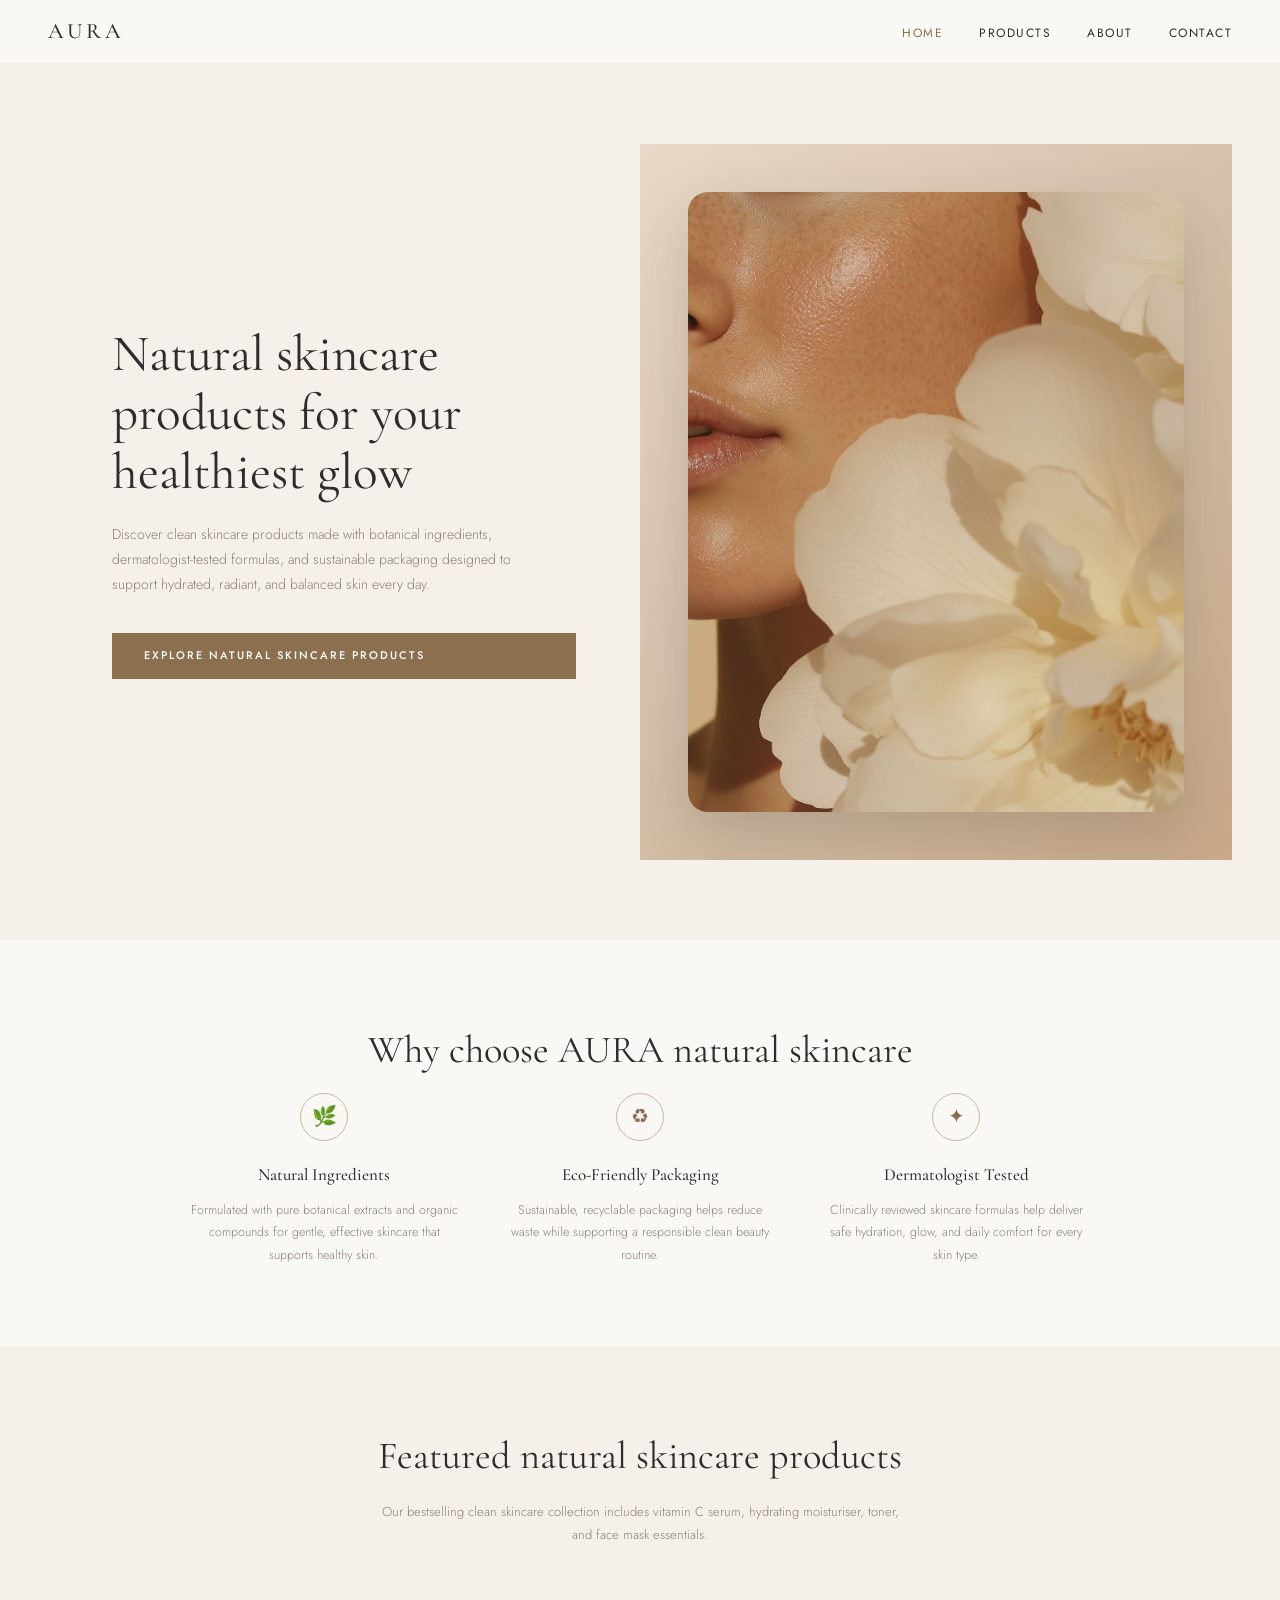
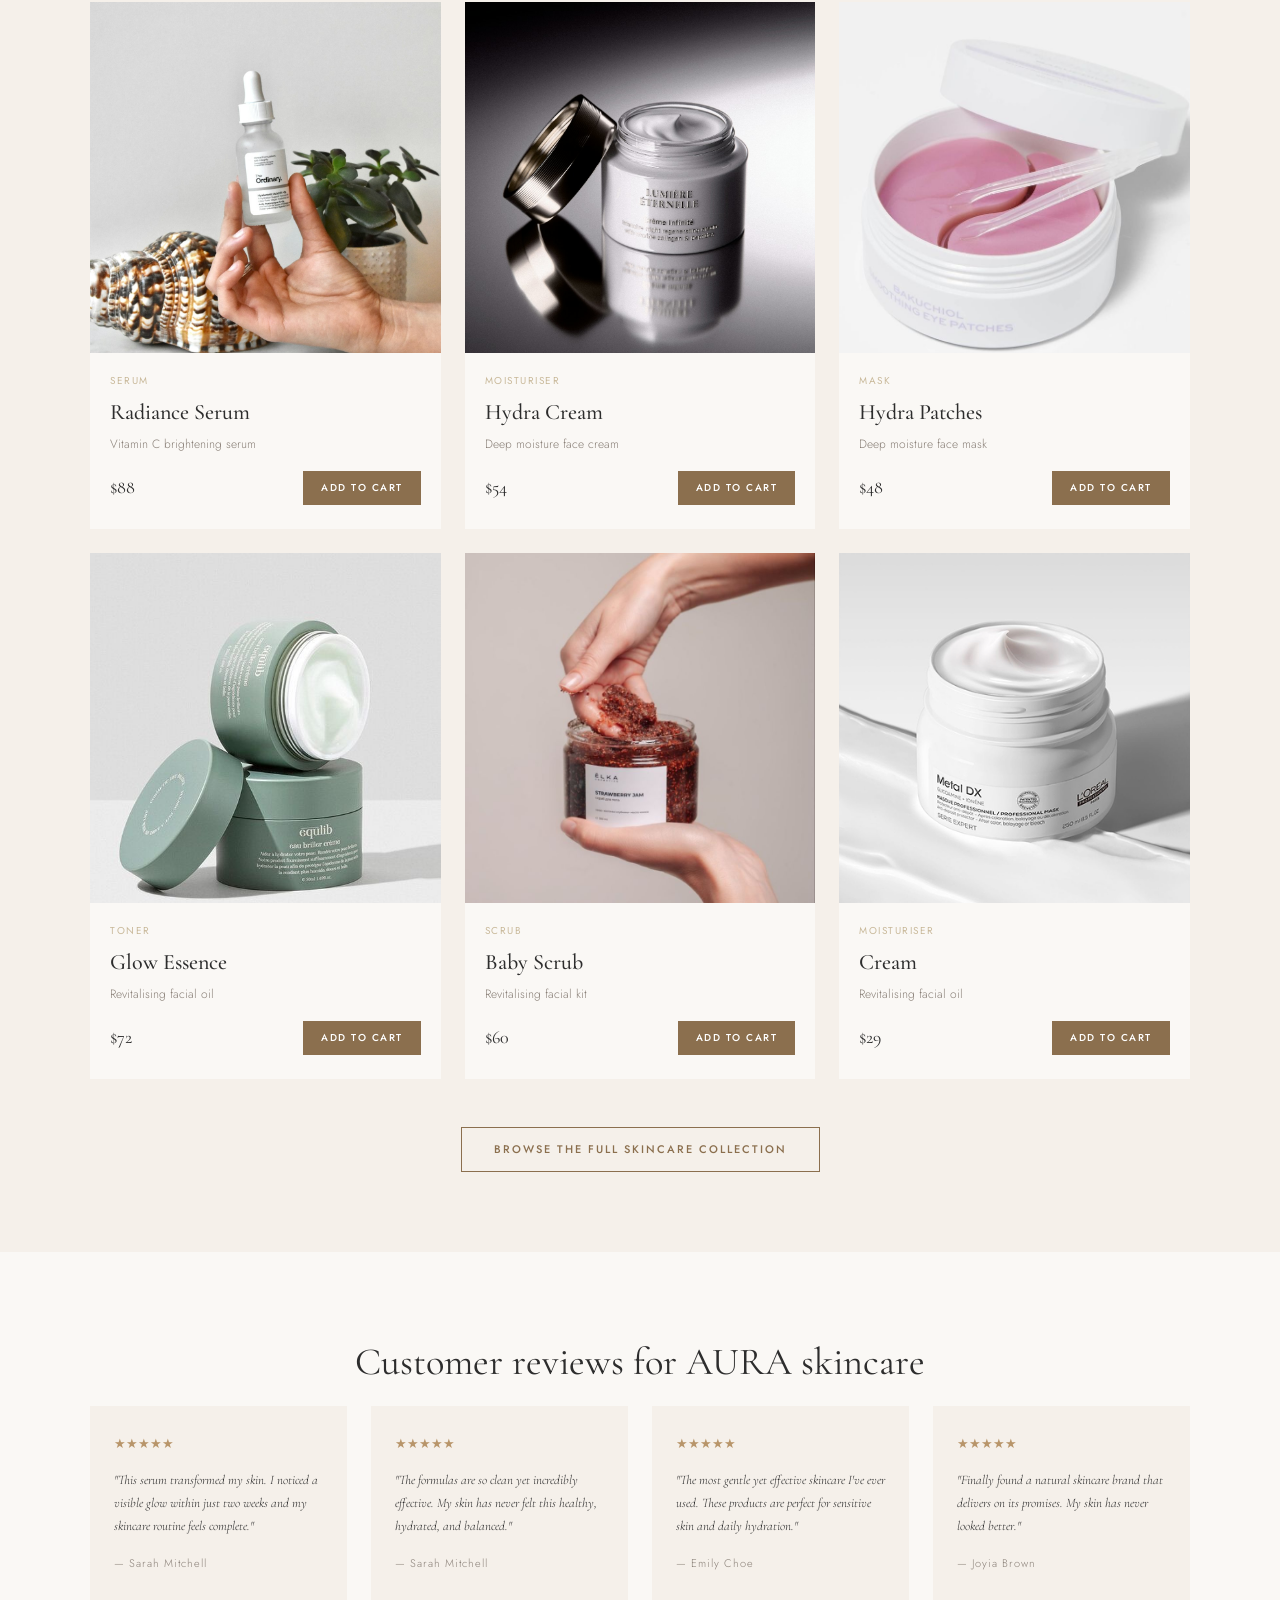
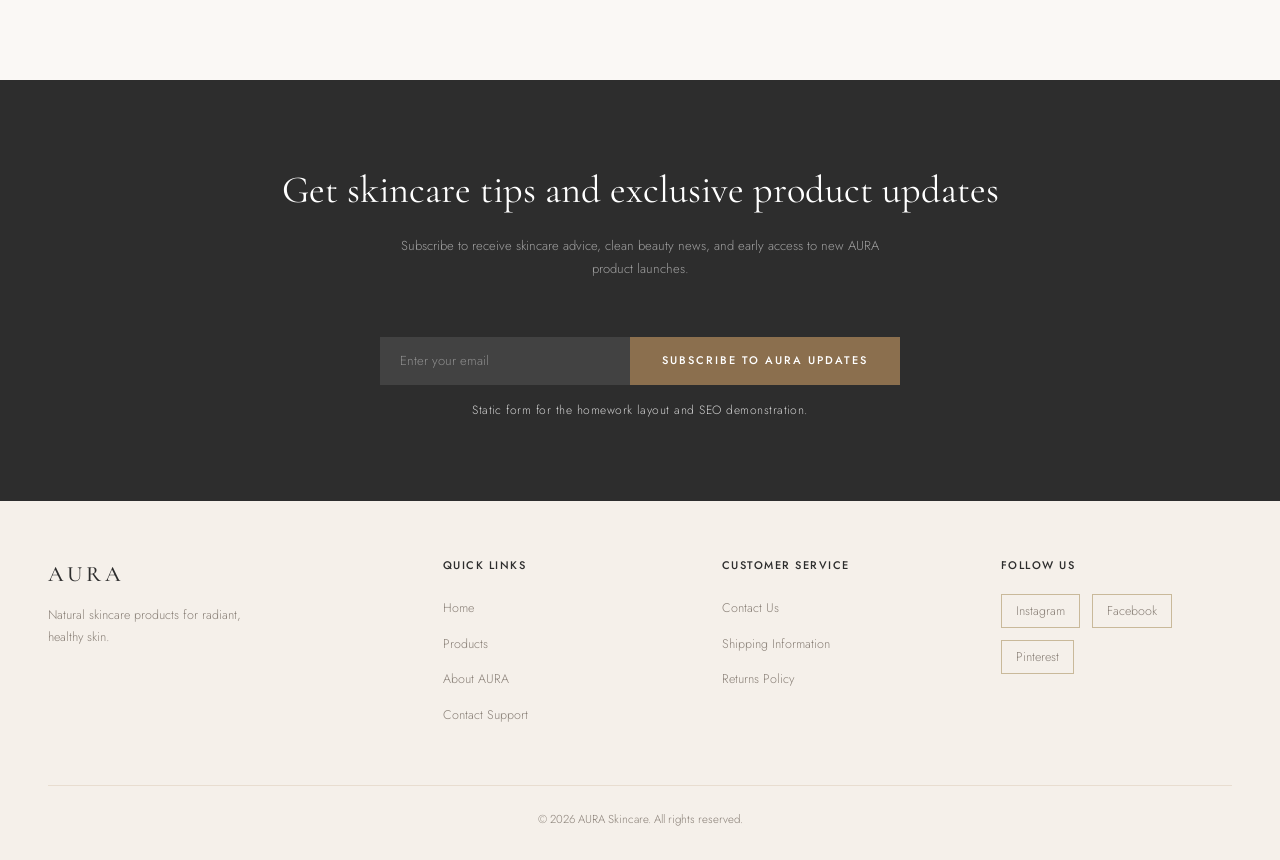
==== commit 49c0047f: "Improve AURA website for Homework 9" ====
--- a/index.html
+++ b/index.html
@@ -3,10 +3,11 @@
 <head>
 <meta charset="UTF-8">
 <meta name="viewport" content="width=device-width, initial-scale=1.0">
-<title>AURA Skincare — Discover Your Natural Glow</title>
+<meta name="description" content="Explore AURA natural skincare products, clean beauty essentials, vitamin C serum, hydrating face cream, and dermatologist-tested formulas for radiant skin.">
+<meta name="keywords" content="natural skincare products, clean skincare, vitamin C serum, hydrating face cream, eco-friendly skincare, dermatologist tested skincare">
+<title>AURA Skincare | Natural Skincare Products for Glowing Skin</title>
 <link rel="stylesheet" href="style.css">
 <style>
-  
   .hero {
     display: grid;
     grid-template-columns: 1fr 1fr;
@@ -30,7 +31,7 @@
   .hero-content p {
     font-size: 14px;
     color: var(--text-muted);
-    max-width: 340px;
+    max-width: 420px;
     margin-bottom: 36px;
     line-height: 1.8;
   }
@@ -39,18 +40,15 @@
     background: linear-gradient(135deg, #e8d8c8 0%, #d4bfa8 50%, #c8a888 100%);
     display: flex;
     align-items: flex-end;
+    justify-content: center;
     padding: 48px;
   }
-  .hero-image span {
-    font-family: var(--font-display);
-    font-size: 14px;
-    letter-spacing: 3px;
-    color: var(--brown);
-    opacity: 0.5;
-    text-transform: uppercase;
-  }
-
-  
+  .hero-image img {
+    width: min(100%, 542px);
+    border-radius: 20px;
+    box-shadow: 0 24px 60px rgba(45, 45, 45, 0.18);
+  }
+
   .why-section { background: var(--warm-white); }
   .why-grid {
     display: grid;
@@ -61,11 +59,14 @@
     text-align: center;
   }
   .why-item .icon {
-    width: 48px; height: 48px;
+    width: 48px;
+    height: 48px;
     margin: 0 auto 20px;
     border: 1px solid var(--taupe);
     border-radius: 50%;
-    display: flex; align-items: center; justify-content: center;
+    display: flex;
+    align-items: center;
+    justify-content: center;
     color: var(--brown);
     font-size: 20px;
   }
@@ -76,9 +77,12 @@
     margin-bottom: 10px;
     color: var(--charcoal);
   }
-  .why-item p { font-size: 12.5px; color: var(--text-muted); line-height: 1.8; }
-
- 
+  .why-item p {
+    font-size: 12.5px;
+    color: var(--text-muted);
+    line-height: 1.8;
+  }
+
   .featured-section { background: var(--cream); }
   .products-grid {
     display: grid;
@@ -88,7 +92,6 @@
     margin: 0 auto 48px;
   }
 
-  
   .testimonials-section { background: var(--warm-white); }
   .testimonials-grid {
     display: grid;
@@ -97,8 +100,15 @@
     max-width: 1100px;
     margin: 0 auto;
   }
-  .testimonial-card { background: var(--cream); padding: 28px 24px; }
-  .stars { color: var(--gold); font-size: 13px; margin-bottom: 14px; }
+  .testimonial-card {
+    background: var(--cream);
+    padding: 28px 24px;
+  }
+  .stars {
+    color: var(--gold);
+    font-size: 13px;
+    margin-bottom: 14px;
+  }
   .testimonial-text {
     font-size: 13px;
     color: var(--charcoal);
@@ -107,238 +117,258 @@
     font-style: italic;
     font-family: var(--font-display);
   }
-  .testimonial-author { font-size: 11px; letter-spacing: 1px; color: var(--text-muted); }
-
-  
+  .testimonial-author {
+    font-size: 11px;
+    letter-spacing: 1px;
+    color: var(--text-muted);
+  }
+
+  .newsletter-feedback {
+    margin-top: 16px;
+    color: rgba(255, 255, 255, 0.78);
+    font-size: 12px;
+    letter-spacing: 0.04em;
+  }
+
   @media (max-width: 900px) {
-    .hero { grid-template-columns: 1fr; min-height: auto; }
-    .hero-content { padding: 56px 32px; order: 2; }
-    .hero-image { order: 1; min-height: 300px; }
-    .why-grid { grid-template-columns: 1fr; gap: 36px; }
-    .products-grid { grid-template-columns: repeat(2, 1fr); gap: 16px; }
-    .testimonials-grid { grid-template-columns: repeat(2, 1fr); }
+    .hero {
+      grid-template-columns: 1fr;
+      min-height: auto;
+    }
+    .hero-content {
+      padding: 56px 32px;
+      order: 2;
+    }
+    .hero-image {
+      order: 1;
+      min-height: 300px;
+    }
+    .why-grid {
+      grid-template-columns: 1fr;
+      gap: 36px;
+    }
+    .products-grid {
+      grid-template-columns: repeat(2, 1fr);
+      gap: 16px;
+    }
+    .testimonials-grid {
+      grid-template-columns: repeat(2, 1fr);
+    }
   }
   @media (max-width: 580px) {
-    .hero-content { padding: 40px 20px; }
-    .products-grid { grid-template-columns: 1fr; }
-    .testimonials-grid { grid-template-columns: 1fr; }
+    .hero-content {
+      padding: 40px 20px;
+    }
+    .products-grid {
+      grid-template-columns: 1fr;
+    }
+    .testimonials-grid {
+      grid-template-columns: 1fr;
+    }
   }
 </style>
 </head>
 <body>
-
-<nav>
-  <a href="index.html" class="nav-logo">AURA</a>
-  <ul class="nav-links">
-    <li><a href="index.html" class="active">Home</a></li>
-    <li><a href="products.html">Products</a></li>
-    <li><a href="about.html">About</a></li>
-    <li><a href="contact.html">Contact</a></li>
-  </ul>
-  <button class="nav-hamburger" onclick="openMenu()" aria-label="Open menu">
-    <span></span><span></span><span></span>
-  </button>
-</nav>
-
-<div class="mobile-menu" id="mobileMenu">
-  <button class="mobile-menu-close" onclick="closeMenu()">&#10005;</button>
-  <a href="index.html">Home</a>
-  <a href="products.html">Products</a>
-  <a href="about.html">About</a>
-  <a href="contact.html">Contact</a>
-</div>
-
-<div class="page-wrap">
-
-  
-  <div class="hero">
+<a class="skip-link" href="#main-content">Skip to main content</a>
+
+<header class="site-header">
+  <nav aria-label="Primary navigation">
+    <a href="index.html" class="nav-logo">AURA</a>
+    <ul class="nav-links">
+      <li><a href="index.html" class="active">Home</a></li>
+      <li><a href="products.html">Products</a></li>
+      <li><a href="about.html">About</a></li>
+      <li><a href="contact.html">Contact</a></li>
+    </ul>
+  </nav>
+</header>
+
+<main class="page-wrap" id="main-content">
+  <section class="hero" aria-labelledby="home-hero-title">
     <div class="hero-content">
-      <h1>Discover Your<br><em>Natural Glow</em></h1>
-      <p>Experience the power of nature with our luxurious, science-backed skincare formulations crafted for every skin type.</p>
-      <a href="products.html" class="btn-primary">Shop Now</a>
-    </div>
-    <div class="hero-image">
-     <img src="/images/hero.jpg" style="max-width: 542px; border-radius: 20px;">
+      <h1 id="home-hero-title">Natural skincare products for your healthiest glow</h1>
+      <p>Discover clean skincare products made with botanical ingredients, dermatologist-tested formulas, and sustainable packaging designed to support hydrated, radiant, and balanced skin every day.</p>
+      <a href="products.html" class="btn-primary">Explore Natural Skincare Products</a>
+    </div>
+    <figure class="hero-image">
+      <img src="images/hero.jpg" alt="AURA Skincare hero image showing a natural skincare routine and glowing skin" loading="eager">
+    </figure>
+  </section>
+
+  <section class="why-section">
+    <h2 class="section-title">Why choose AURA natural skincare</h2>
+    <div class="why-grid">
+      <article class="why-item">
+        <div class="icon" aria-hidden="true">🌿</div>
+        <h3>Natural Ingredients</h3>
+        <p>Formulated with pure botanical extracts and organic compounds for gentle, effective skincare that supports healthy skin.</p>
+      </article>
+      <article class="why-item">
+        <div class="icon" aria-hidden="true">♻</div>
+        <h3>Eco-Friendly Packaging</h3>
+        <p>Sustainable, recyclable packaging helps reduce waste while supporting a responsible clean beauty routine.</p>
+      </article>
+      <article class="why-item">
+        <div class="icon" aria-hidden="true">✦</div>
+        <h3>Dermatologist Tested</h3>
+        <p>Clinically reviewed skincare formulas help deliver safe hydration, glow, and daily comfort for every skin type.</p>
+      </article>
+    </div>
+  </section>
+
+  <section class="featured-section">
+    <h2 class="section-title">Featured natural skincare products</h2>
+    <p class="section-sub">Our bestselling clean skincare collection includes vitamin C serum, hydrating moisturiser, toner, and face mask essentials.</p>
+    <div class="products-grid">
+      <article class="product-card">
+        <img src="images/ordinary.jpg" class="product-card-img" alt="Radiance Serum vitamin C bottle from the AURA skincare collection" loading="lazy">
+        <div class="product-card-body">
+          <div class="product-badge">Serum</div>
+          <h3 class="product-name">Radiance Serum</h3>
+          <p class="product-desc">Vitamin C brightening serum</p>
+          <div class="product-footer">
+            <span class="product-price">$88</span>
+            <button class="btn-cart" type="button" aria-label="Add Radiance Serum to cart">Add to Cart</button>
+          </div>
+        </div>
+      </article>
+      <article class="product-card">
+        <img src="images/glasscream.jpg" class="product-card-img" alt="Hydra Cream moisturiser jar for deep moisture skincare" loading="lazy">
+        <div class="product-card-body">
+          <div class="product-badge">Moisturiser</div>
+          <h3 class="product-name">Hydra Cream</h3>
+          <p class="product-desc">Deep moisture face cream</p>
+          <div class="product-footer">
+            <span class="product-price">$54</span>
+            <button class="btn-cart" type="button" aria-label="Add Hydra Cream to cart">Add to Cart</button>
+          </div>
+        </div>
+      </article>
+      <article class="product-card">
+        <img src="images/patches.jpg" class="product-card-img" alt="Hydra Patches face mask product for overnight hydration" loading="lazy">
+        <div class="product-card-body">
+          <div class="product-badge">Mask</div>
+          <h3 class="product-name">Hydra Patches</h3>
+          <p class="product-desc">Deep moisture face mask</p>
+          <div class="product-footer">
+            <span class="product-price">$48</span>
+            <button class="btn-cart" type="button" aria-label="Add Hydra Patches to cart">Add to Cart</button>
+          </div>
+        </div>
+      </article>
+      <article class="product-card">
+        <img src="images/greencream.jpg" class="product-card-img" alt="Glow Essence toner bottle with botanical skincare formula" loading="lazy">
+        <div class="product-card-body">
+          <div class="product-badge">Toner</div>
+          <h3 class="product-name">Glow Essence</h3>
+          <p class="product-desc">Revitalising facial oil</p>
+          <div class="product-footer">
+            <span class="product-price">$72</span>
+            <button class="btn-cart" type="button" aria-label="Add Glow Essence to cart">Add to Cart</button>
+          </div>
+        </div>
+      </article>
+      <article class="product-card">
+        <img src="images/scrab.jpg" class="product-card-img" alt="Baby Scrub exfoliating skincare product for soft and smooth skin" loading="lazy">
+        <div class="product-card-body">
+          <div class="product-badge">Scrub</div>
+          <h3 class="product-name">Baby Scrub</h3>
+          <p class="product-desc">Revitalising facial kit</p>
+          <div class="product-footer">
+            <span class="product-price">$60</span>
+            <button class="btn-cart" type="button" aria-label="Add Baby Scrub to cart">Add to Cart</button>
+          </div>
+        </div>
+      </article>
+      <article class="product-card">
+        <img src="images/whitecream.png" class="product-card-img" alt="Classic AURA moisturiser cream for daily hydration and glow" loading="lazy">
+        <div class="product-card-body">
+          <div class="product-badge">Moisturiser</div>
+          <h3 class="product-name">Cream</h3>
+          <p class="product-desc">Revitalising facial oil</p>
+          <div class="product-footer">
+            <span class="product-price">$29</span>
+            <button class="btn-cart" type="button" aria-label="Add Cream moisturiser to cart">Add to Cart</button>
+          </div>
+        </div>
+      </article>
+    </div>
+    <div class="center">
+      <a href="products.html" class="btn-outline">Browse the Full Skincare Collection</a>
+    </div>
+  </section>
+
+  <section class="testimonials-section">
+    <h2 class="section-title">Customer reviews for AURA skincare</h2>
+    <div class="testimonials-grid">
+      <article class="testimonial-card">
+        <div class="stars" aria-label="Five star review">★★★★★</div>
+        <p class="testimonial-text">"This serum transformed my skin. I noticed a visible glow within just two weeks and my skincare routine feels complete."</p>
+        <p class="testimonial-author">— Sarah Mitchell</p>
+      </article>
+      <article class="testimonial-card">
+        <div class="stars" aria-label="Five star review">★★★★★</div>
+        <p class="testimonial-text">"The formulas are so clean yet incredibly effective. My skin has never felt this healthy, hydrated, and balanced."</p>
+        <p class="testimonial-author">— Sarah Mitchell</p>
+      </article>
+      <article class="testimonial-card">
+        <div class="stars" aria-label="Five star review">★★★★★</div>
+        <p class="testimonial-text">"The most gentle yet effective skincare I've ever used. These products are perfect for sensitive skin and daily hydration."</p>
+        <p class="testimonial-author">— Emily Choe</p>
+      </article>
+      <article class="testimonial-card">
+        <div class="stars" aria-label="Five star review">★★★★★</div>
+        <p class="testimonial-text">"Finally found a natural skincare brand that delivers on its promises. My skin has never looked better."</p>
+        <p class="testimonial-author">— Joyia Brown</p>
+      </article>
+    </div>
+  </section>
+
+  <section class="newsletter-section" aria-labelledby="newsletter-title">
+    <h2 class="section-title" id="newsletter-title">Get skincare tips and exclusive product updates</h2>
+    <p class="section-sub">Subscribe to receive skincare advice, clean beauty news, and early access to new AURA product launches.</p>
+    <form class="newsletter-form" action="#" method="post">
+      <label class="visually-hidden" for="newsletterEmail">Email address for skincare updates</label>
+      <input id="newsletterEmail" type="email" name="email" placeholder="Enter your email" required>
+      <button class="btn-primary" type="submit">Subscribe to AURA Updates</button>
+    </form>
+    <p class="newsletter-feedback">Static form for the homework layout and SEO demonstration.</p>
+  </section>
+</main>
+
+<footer>
+  <div class="footer-grid">
+    <div class="footer-brand">
+      <a href="index.html" class="nav-logo">AURA</a>
+      <p>Natural skincare products for radiant, healthy skin.</p>
+    </div>
+    <div class="footer-col">
+      <h2>Quick Links</h2>
+      <ul>
+        <li><a href="index.html">Home</a></li>
+        <li><a href="products.html">Products</a></li>
+        <li><a href="about.html">About AURA</a></li>
+        <li><a href="contact.html">Contact Support</a></li>
+      </ul>
+    </div>
+    <div class="footer-col">
+      <h2>Customer Service</h2>
+      <ul>
+        <li><a href="contact.html">Contact Us</a></li>
+        <li><a href="contact.html#shipping-information">Shipping Information</a></li>
+        <li><a href="contact.html#returns-policy">Returns Policy</a></li>
+      </ul>
+    </div>
+    <div class="footer-col">
+      <h2>Follow Us</h2>
+      <div class="social-links">
+        <a href="https://www.instagram.com/" class="social-link" aria-label="Visit AURA on Instagram">Instagram</a>
+        <a href="https://www.facebook.com/" class="social-link" aria-label="Visit AURA on Facebook">Facebook</a>
+        <a href="https://www.pinterest.com/" class="social-link" aria-label="Visit AURA on Pinterest">Pinterest</a>
+      </div>
     </div>
   </div>
-
- 
-  <section class="why-section">
-    <h2 class="section-title">Why Choose AURA</h2>
-    <div class="why-grid">
-      <div class="why-item">
-        <div class="icon">🌿</div>
-        <h3>Natural Ingredients</h3>
-        <p>Formulated with pure botanical extracts and organic compounds for gentle, effective care.</p>
-      </div>
-      <div class="why-item">
-        <div class="icon">♻</div>
-        <h3>Eco-Friendly Packaging</h3>
-        <p>Sustainable, recyclable packaging designed to minimise environmental impact at every step.</p>
-      </div>
-      <div class="why-item">
-        <div class="icon">✦</div>
-        <h3>Dermatologist Tested</h3>
-        <p>Clinically proven formulas tested by leading dermatologists for safety and efficacy.</p>
-      </div>
-    </div>
-  </section>
-
-  
-  <section class="featured-section">
-    <h2 class="section-title">Featured Products</h2>
-    <p class="section-sub">Our bestselling formulations, loved by thousands of customers worldwide.</p>
-    <div class="products-grid">
-      <div class="product-card">
-       <img src="/images/ordinary.jpg" class="product-card-img">
-        <div class="product-card-body">
-          <div class="product-badge">Serum</div>
-          <div class="product-name">Radiance Serum</div>
-          <div class="product-desc">Vitamin C brightening serum</div>
-          <div class="product-footer">
-            <span class="product-price">$88</span>
-            <button class="btn-cart">Add to Cart</button>
-          </div>
-        </div>
-      </div>
-      <div class="product-card">
-        <img src="/images/glasscream.jpg" class="product-card-img">
-        <div class="product-card-body">
-          <div class="product-badge">Moisturiser</div>
-          <div class="product-name">Hydra Cream</div>
-          <div class="product-desc">Deep moisture face cream</div>
-          <div class="product-footer">
-            <span class="product-price">$54</span>
-            <button class="btn-cart">Add to Cart</button>
-          </div>
-        </div>
-      </div>
-      <div class="product-card">
-        <img src="/images/patches.jpg" class="product-card-img">
-        <div class="product-card-body">
-          <div class="product-badge">Mask</div>
-          <div class="product-name">Hydra Patches</div>
-          <div class="product-desc">Deep moisture face mask</div>
-          <div class="product-footer">
-            <span class="product-price">$48</span>
-            <button class="btn-cart">Add to Cart</button>
-          </div>
-        </div>
-      </div>
-      <div class="product-card">
-        <img src="/images/greencream.jpg" class="product-card-img">
-        <div class="product-card-body">
-          <div class="product-badge">Toner</div>
-          <div class="product-name">Glow Essence</div>
-          <div class="product-desc">Revitalising facial oil</div>
-          <div class="product-footer">
-            <span class="product-price">$72</span>
-            <button class="btn-cart">Add to Cart</button>
-          </div>
-        </div>
-      </div>
-      <div class="product-card">
-        <img src="/images/scrab.jpg" class="product-card-img">
-        <div class="product-card-body">
-          <div class="product-badge">Scrub</div>
-          <div class="product-name">Baby Scrub</div>
-          <div class="product-desc">Revitalising facial kit</div>
-          <div class="product-footer">
-            <span class="product-price">$60</span>
-            <button class="btn-cart">Add to Cart</button>
-          </div>
-        </div>
-      </div>
-      <div class="product-card">
-        <img src="/images/whitecream.png" class="product-card-img">
-        <div class="product-card-body">
-          <div class="product-badge">Moisturiser</div>
-          <div class="product-name">Cream</div>
-          <div class="product-desc">Revitalising facial oil</div>
-          <div class="product-footer">
-            <span class="product-price">$29</span>
-            <button class="btn-cart">Add to Cart</button>
-          </div>
-        </div>
-      </div>
-    </div>
-    <div class="center">
-      <a href="products.html" class="btn-outline">View All Products</a>
-    </div>
-  </section>
-
- 
-  <section class="testimonials-section">
-    <h2 class="section-title">What Our Customers Say</h2>
-    <div class="testimonials-grid">
-      <div class="testimonial-card">
-        <div class="stars">★★★★★</div>
-        <p class="testimonial-text">"This serum transformed my skin! I noticed a visible glow within just two weeks. Absolutely love it."</p>
-        <p class="testimonial-author">— Sarah Mitchell</p>
-      </div>
-      <div class="testimonial-card">
-        <div class="stars">★★★★★</div>
-        <p class="testimonial-text">"The formulas are so clean yet incredibly effective. My skin has never felt this healthy and balanced."</p>
-        <p class="testimonial-author">— Sarah Mitchell</p>
-      </div>
-      <div class="testimonial-card">
-        <div class="stars">★★★★★</div>
-        <p class="testimonial-text">"The most gentle yet effective skincare I've ever used. Perfect for my sensitive skin."</p>
-        <p class="testimonial-author">— Emily Choe</p>
-      </div>
-      <div class="testimonial-card">
-        <div class="stars">★★★★★</div>
-        <p class="testimonial-text">"Finally found a brand that delivers on its promises. My skin has never looked better."</p>
-        <p class="testimonial-author">— Joyia Brown</p>
-      </div>
-    </div>
-  </section>
-
-  
-  <div class="newsletter-section">
-    <h2 class="section-title">Join Our Beauty Community</h2>
-    <p class="section-sub">Subscribe to receive exclusive offers, skincare tips, and early access to new products.</p>
-    <div class="newsletter-form">
-      <input type="email" placeholder="Enter your email">
-      <button class="btn-primary">Subscribe</button>
-    </div>
-  </div>
-
-  <footer>
-    <div class="footer-grid">
-      <div class="footer-brand">
-        <a href="index.html" class="nav-logo">AURA</a>
-        <p>Natural skincare for radiant, healthy skin.</p>
-      </div>
-      <div class="footer-col">
-        <h4>Quick Links</h4>
-        <ul>
-          <li><a href="index.html">Home</a></li>
-          <li><a href="products.html">Products</a></li>
-          <li><a href="about.html">About</a></li>
-          <li><a href="contact.html">Contact</a></li>
-        </ul>
-      </div>
-      <div class="footer-col">
-        <h4>Customer Service</h4>
-        <ul>
-          <li><a href="contact.html">Contact Us</a></li>
-          <li><a href="#">Shipping Info</a></li>
-          <li><a href="#">Returns</a></li>
-        </ul>
-      </div>
-      <div class="footer-col">
-        <h4>Follow Us</h4>
-        <div class="social-links">
-          <a href="#" class="social-link">IG</a>
-          <a href="#" class="social-link">FB</a>
-          <a href="#" class="social-link">PT</a>
-        </div>
-      </div>
-    </div>
-    <div class="footer-bottom">© 2026 AURA Skincare. All rights reserved.</div>
-  </footer>
-
-</div>
+  <div class="footer-bottom">© 2026 AURA Skincare. All rights reserved.</div>
+</footer>
 </body>
 </html>
--- a/style.css
+++ b/style.css
@@ -14,8 +14,15 @@
   --font-body: 'Jost', sans-serif;
 }
 
-* { margin: 0; padding: 0; box-sizing: border-box; }
-html { scroll-behavior: smooth; }
+* {
+  margin: 0;
+  padding: 0;
+  box-sizing: border-box;
+}
+
+html {
+  scroll-behavior: smooth;
+}
 
 body {
   font-family: var(--font-body);
@@ -25,19 +32,63 @@
   line-height: 1.6;
 }
 
+img {
+  display: block;
+  max-width: 100%;
+}
+
+button,
+input,
+select,
+textarea {
+  font: inherit;
+}
+
+.skip-link {
+  position: absolute;
+  left: 16px;
+  top: -48px;
+  z-index: 300;
+  padding: 10px 16px;
+  color: #fff;
+  background: var(--dark-brown);
+  text-decoration: none;
+  transition: top 0.2s ease;
+}
+
+.skip-link:focus {
+  top: 16px;
+}
+
+.visually-hidden {
+  position: absolute;
+  width: 1px;
+  height: 1px;
+  padding: 0;
+  margin: -1px;
+  overflow: hidden;
+  clip: rect(0, 0, 0, 0);
+  white-space: nowrap;
+  border: 0;
+}
+
+.site-header {
+  position: sticky;
+  top: 0;
+  z-index: 100;
+}
 
 nav {
-  position: fixed;
-  top: 0; left: 0; right: 0;
-  z-index: 100;
-  background: rgba(250,248,245,0.96);
+  background: rgba(250, 248, 245, 0.96);
   backdrop-filter: blur(8px);
-  border-bottom: 1px solid rgba(201,185,154,0.2);
+  border-bottom: 1px solid rgba(201, 185, 154, 0.2);
   display: flex;
   align-items: center;
   justify-content: space-between;
+  flex-wrap: wrap;
+  gap: 16px;
   padding: 0 48px;
-  height: 64px;
+  min-height: 64px;
 }
 
 .nav-logo {
@@ -52,6 +103,7 @@
 .nav-links {
   display: flex;
   gap: 36px;
+  flex-wrap: wrap;
   list-style: none;
 }
 
@@ -64,68 +116,21 @@
   font-weight: 400;
   transition: color 0.2s;
 }
+
 .nav-links a:hover,
-.nav-links a.active { color: var(--brown); }
-
-.nav-hamburger {
-  display: none;
-  flex-direction: column;
-  gap: 5px;
-  cursor: pointer;
-  padding: 4px;
-  background: none;
-  border: none;
-}
-.nav-hamburger span {
-  display: block;
-  width: 24px;
-  height: 1.5px;
-  background: var(--charcoal);
-  transition: all 0.3s;
-}
-
-
-.mobile-menu {
-  display: none;
-  position: fixed;
-  inset: 0;
-  background: var(--warm-white);
-  z-index: 200;
-  flex-direction: column;
-  align-items: center;
-  justify-content: center;
-  gap: 40px;
-}
-.mobile-menu.open { display: flex; }
-.mobile-menu a {
-  font-family: var(--font-display);
-  font-size: 32px;
-  font-weight: 400;
-  color: var(--charcoal);
-  text-decoration: none;
-  letter-spacing: 2px;
-}
-.mobile-menu-close {
-  position: absolute;
-  top: 20px; right: 24px;
-  font-size: 28px;
-  cursor: pointer;
-  color: var(--charcoal);
-  background: none;
-  border: none;
-  line-height: 1;
-}
-
-
-.page-wrap { padding-top: 64px; }
-
+.nav-links a.active {
+  color: var(--brown);
+}
+
+.page-wrap {
+  min-height: calc(100vh - 64px);
+}
 
 .btn-primary {
   display: inline-block;
   background: var(--brown);
   color: white;
   padding: 14px 32px;
-  font-family: var(--font-body);
   font-size: 11px;
   letter-spacing: 2px;
   text-transform: uppercase;
@@ -135,14 +140,17 @@
   transition: background 0.25s, transform 0.2s;
   text-decoration: none;
 }
-.btn-primary:hover { background: var(--dark-brown); transform: translateY(-1px); }
+
+.btn-primary:hover {
+  background: var(--dark-brown);
+  transform: translateY(-1px);
+}
 
 .btn-outline {
   display: inline-block;
   background: transparent;
   color: var(--brown);
   padding: 13px 32px;
-  font-family: var(--font-body);
   font-size: 11px;
   letter-spacing: 2px;
   text-transform: uppercase;
@@ -152,10 +160,15 @@
   transition: all 0.25s;
   text-decoration: none;
 }
-.btn-outline:hover { background: var(--brown); color: white; }
-
-
-section { padding: 80px 48px; }
+
+.btn-outline:hover {
+  background: var(--brown);
+  color: white;
+}
+
+section {
+  padding: 80px 48px;
+}
 
 .section-title {
   font-family: var(--font-display);
@@ -171,31 +184,38 @@
   font-size: 13px;
   color: var(--text-muted);
   margin-bottom: 56px;
-  max-width: 480px;
+  max-width: 520px;
   margin-left: auto;
   margin-right: auto;
   line-height: 1.8;
 }
 
-.center { text-align: center; }
-
+.center {
+  text-align: center;
+}
 
 .product-card {
   background: var(--warm-white);
   overflow: hidden;
   transition: transform 0.3s, box-shadow 0.3s;
 }
+
 .product-card:hover {
   transform: translateY(-4px);
-  box-shadow: 0 12px 40px rgba(0,0,0,0.08);
-}
+  box-shadow: 0 12px 40px rgba(0, 0, 0, 0.08);
+}
+
 .product-card-img {
   width: 100%;
   aspect-ratio: 1;
   object-fit: cover;
   background: var(--sand);
 }
-.product-card-body { padding: 20px 20px 24px; }
+
+.product-card-body {
+  padding: 20px 20px 24px;
+}
+
 .product-badge {
   font-size: 10px;
   letter-spacing: 1.5px;
@@ -204,30 +224,36 @@
   margin-bottom: 6px;
   font-weight: 400;
 }
+
 .product-name {
   font-family: var(--font-display);
-  font-size: 16px;
+  font-size: 22px;
   font-weight: 500;
   margin-bottom: 4px;
   color: var(--charcoal);
 }
+
 .product-desc {
   font-size: 12px;
   color: var(--text-muted);
   margin-bottom: 16px;
   line-height: 1.7;
 }
+
 .product-footer {
   display: flex;
   align-items: center;
   justify-content: space-between;
-}
+  gap: 16px;
+}
+
 .product-price {
   font-family: var(--font-display);
   font-size: 18px;
   font-weight: 400;
   color: var(--charcoal);
 }
+
 .btn-cart {
   background: var(--brown);
   color: white;
@@ -237,58 +263,87 @@
   letter-spacing: 1.5px;
   text-transform: uppercase;
   cursor: pointer;
-  font-family: var(--font-body);
   font-weight: 500;
   transition: background 0.2s;
 }
-.btn-cart:hover { background: var(--dark-brown); }
-
+
+.btn-cart:hover {
+  background: var(--dark-brown);
+}
 
 footer {
   background: var(--cream);
   padding: 56px 48px 32px;
 }
+
 .footer-grid {
   display: grid;
   grid-template-columns: 1.5fr 1fr 1fr 1fr;
   gap: 48px;
   margin-bottom: 48px;
 }
+
 .footer-brand p {
   font-size: 12.5px;
   color: var(--text-muted);
   line-height: 1.8;
   margin-top: 12px;
-  max-width: 200px;
-}
-.footer-col h4 {
+  max-width: 220px;
+}
+
+.footer-col h2 {
   font-size: 11px;
   letter-spacing: 1.5px;
   text-transform: uppercase;
   font-weight: 500;
   margin-bottom: 20px;
   color: var(--charcoal);
-}
-.footer-col ul { list-style: none; }
-.footer-col li { margin-bottom: 10px; }
+  font-family: var(--font-body);
+}
+
+.footer-col ul {
+  list-style: none;
+}
+
+.footer-col li {
+  margin-bottom: 10px;
+}
+
 .footer-col a {
   font-size: 12.5px;
   color: var(--text-muted);
   text-decoration: none;
   transition: color 0.2s;
 }
-.footer-col a:hover { color: var(--brown); }
-.social-links { display: flex; gap: 16px; }
+
+.footer-col a:hover {
+  color: var(--brown);
+}
+
+.social-links {
+  display: flex;
+  flex-wrap: wrap;
+  gap: 12px;
+}
+
 .social-link {
-  width: 34px; height: 34px;
+  min-height: 34px;
+  padding: 0 14px;
   border: 1px solid var(--taupe);
-  display: flex; align-items: center; justify-content: center;
-  color: var(--text-muted);
-  text-decoration: none;
-  font-size: 13px;
+  display: inline-flex;
+  align-items: center;
+  justify-content: center;
+  color: var(--text-muted);
+  text-decoration: none;
+  font-size: 12px;
   transition: all 0.2s;
 }
-.social-link:hover { border-color: var(--brown); color: var(--brown); }
+
+.social-link:hover {
+  border-color: var(--brown);
+  color: var(--brown);
+}
+
 .footer-bottom {
   border-top: 1px solid var(--sand);
   padding-top: 24px;
@@ -297,47 +352,120 @@
   text-align: center;
 }
 
-
 .newsletter-section {
   background: var(--charcoal);
   padding: 80px 48px;
   text-align: center;
 }
-.newsletter-section .section-title { color: white; }
-.newsletter-section .section-sub { color: rgba(255,255,255,0.55); }
+
+.newsletter-section .section-title {
+  color: white;
+}
+
+.newsletter-section .section-sub {
+  color: rgba(255, 255, 255, 0.55);
+}
+
 .newsletter-form {
   display: flex;
-  max-width: 420px;
+  gap: 0;
+  max-width: 520px;
   margin: 0 auto;
 }
+
 .newsletter-form input {
   flex: 1;
   padding: 14px 20px;
   border: none;
-  background: rgba(255,255,255,0.1);
+  background: rgba(255, 255, 255, 0.1);
   color: white;
-  font-family: var(--font-body);
   font-size: 13px;
   outline: none;
 }
-.newsletter-form input::placeholder { color: rgba(255,255,255,0.4); }
+
+.newsletter-form input::placeholder {
+  color: rgba(255, 255, 255, 0.4);
+}
+
+.newsletter-feedback {
+  margin-top: 16px;
+  color: rgba(255, 255, 255, 0.78);
+  font-size: 12px;
+  letter-spacing: 0.04em;
+}
+
+.form-note {
+  margin-top: 18px;
+  text-align: center;
+  font-size: 12px;
+  color: var(--text-muted);
+}
+
+a:focus-visible,
+button:focus-visible,
+input:focus-visible,
+textarea:focus-visible,
+select:focus-visible {
+  outline: 2px solid var(--brown);
+  outline-offset: 3px;
+}
+
 @media (max-width: 900px) {
-  nav { padding: 0 24px; }
-  .nav-links { display: none; }
-  .nav-hamburger { display: flex; }
-
-  section { padding: 56px 24px; }
-  footer { padding: 48px 24px 24px; }
-
-  .footer-grid { grid-template-columns: 1fr 1fr; gap: 36px; }
-
-  .newsletter-section { padding: 56px 24px; }
-  .newsletter-form { flex-direction: column; }
+  nav {
+    padding: 14px 24px;
+    min-height: 64px;
+    align-items: center;
+  }
+
+  .nav-links {
+    gap: 18px;
+    justify-content: flex-end;
+  }
+
+  section {
+    padding: 56px 24px;
+  }
+
+  footer {
+    padding: 48px 24px 24px;
+  }
+
+  .footer-grid {
+    grid-template-columns: 1fr 1fr;
+    gap: 36px;
+  }
+
+  .newsletter-section {
+    padding: 56px 24px;
+  }
+
+  .newsletter-form {
+    flex-direction: column;
+    gap: 12px;
+  }
 }
 
 @media (max-width: 580px) {
-  nav { height: 56px; }
-  .page-wrap { padding-top: 56px; }
-  .footer-grid { grid-template-columns: 1fr; }
-  section { padding: 48px 20px; }
-}
+  nav {
+    min-height: 56px;
+    padding: 12px 20px;
+  }
+
+  .nav-links {
+    width: 100%;
+    gap: 14px;
+    justify-content: flex-start;
+  }
+
+  .page-wrap {
+    min-height: calc(100vh - 56px);
+  }
+
+  .footer-grid {
+    grid-template-columns: 1fr;
+  }
+
+  section {
+    padding: 48px 20px;
+  }
+}
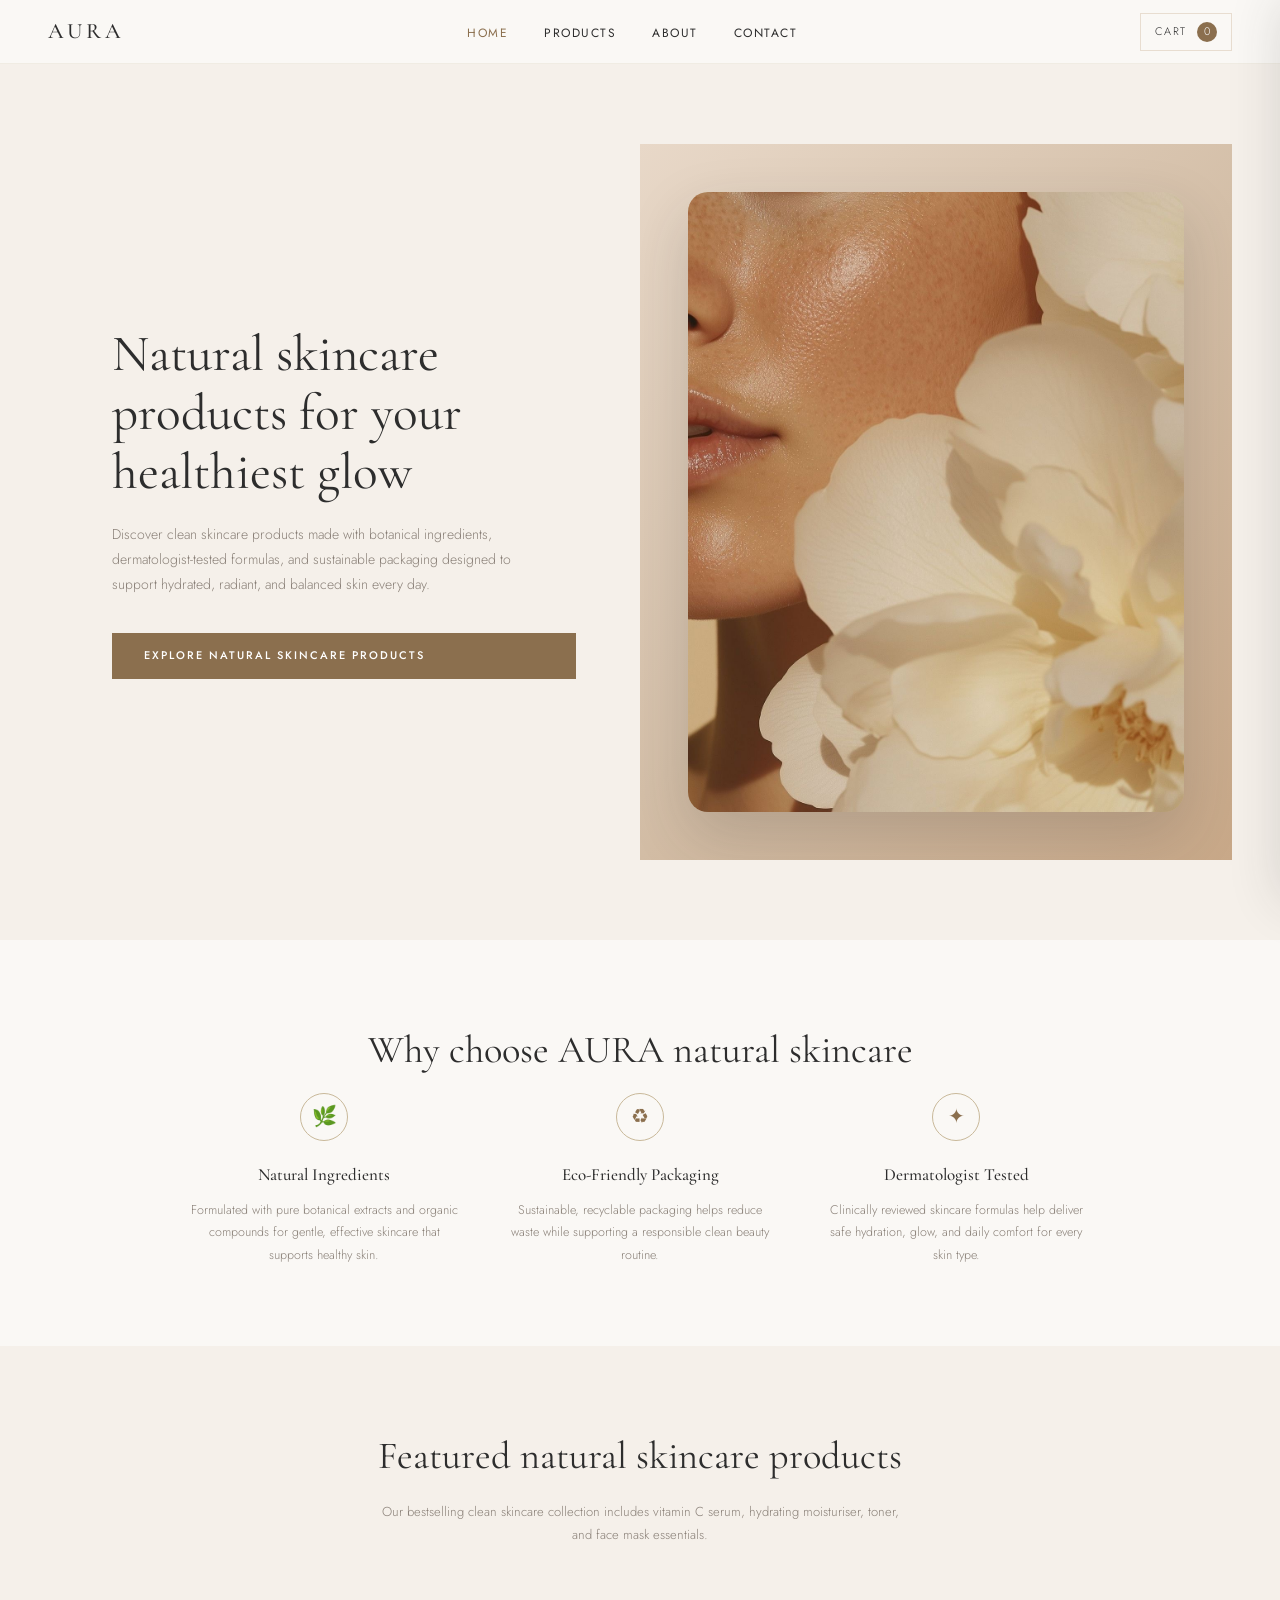
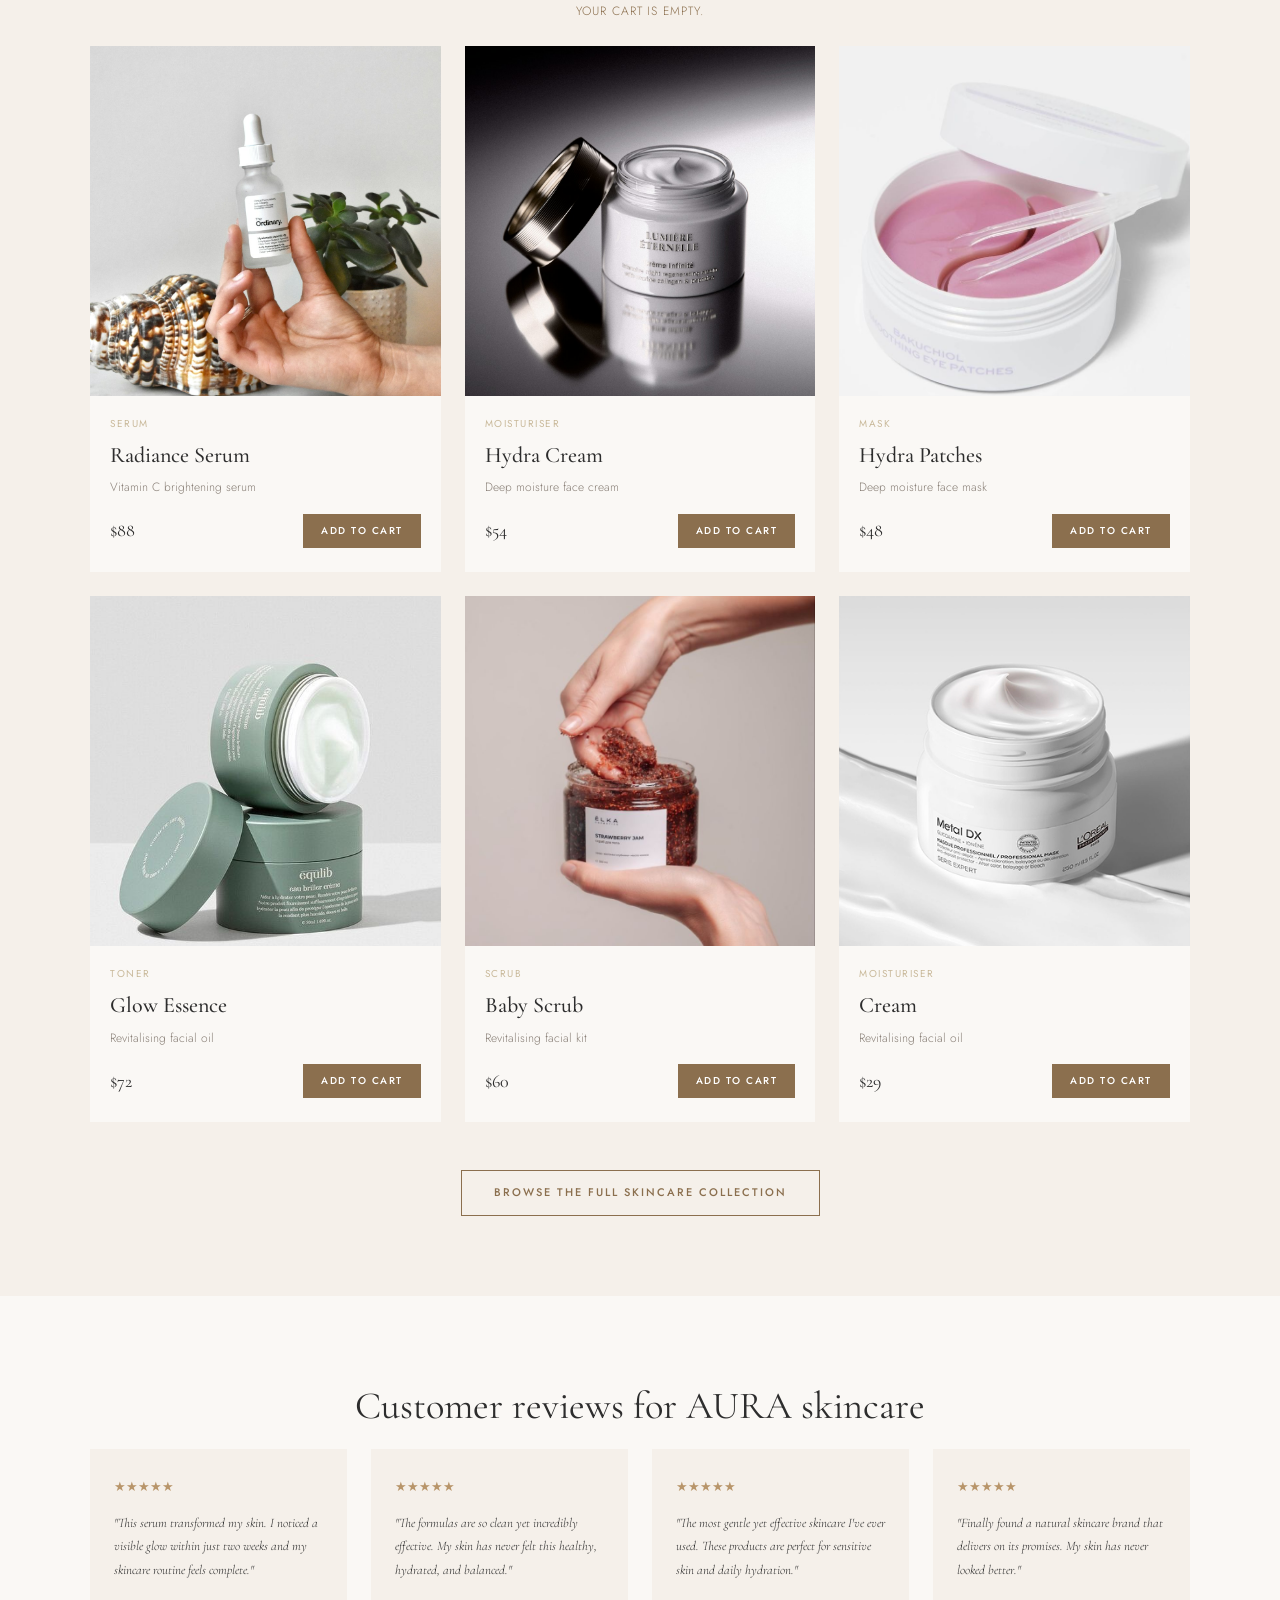
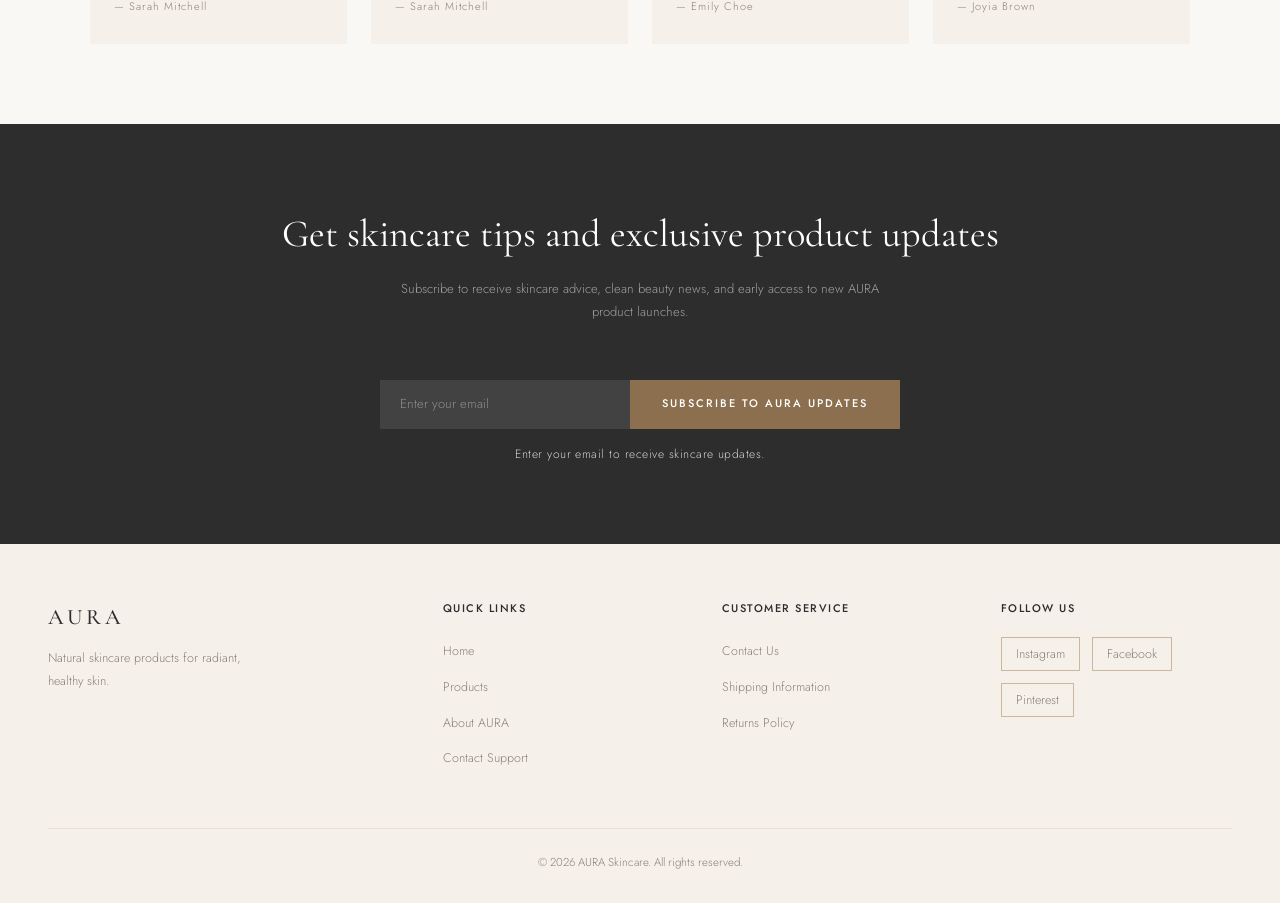
==== commit 2e5c1cf9: "Updated project files" ====
--- a/index.html
+++ b/index.html
@@ -174,14 +174,40 @@
 <header class="site-header">
   <nav aria-label="Primary navigation">
     <a href="index.html" class="nav-logo">AURA</a>
-    <ul class="nav-links">
+    <ul class="nav-links" id="primaryMenu">
       <li><a href="index.html" class="active">Home</a></li>
       <li><a href="products.html">Products</a></li>
       <li><a href="about.html">About</a></li>
       <li><a href="contact.html">Contact</a></li>
     </ul>
+    <div class="nav-actions">
+      <button class="cart-toggle" type="button" aria-label="Open shopping cart">
+        Cart <span class="cart-count">0</span>
+      </button>
+      <button class="menu-toggle" type="button" aria-label="Open navigation menu" aria-controls="primaryMenu" aria-expanded="false">
+        <span></span>
+        <span></span>
+        <span></span>
+      </button>
+    </div>
   </nav>
 </header>
+
+<aside class="cart-drawer" aria-label="Shopping cart">
+  <div class="cart-drawer-header">
+    <h2>Your Cart</h2>
+    <button class="cart-close" type="button" aria-label="Close shopping cart">×</button>
+  </div>
+  <div class="cart-items">
+    <p class="cart-empty">Your cart is empty.</p>
+  </div>
+  <div class="cart-summary">
+    <span>Total</span>
+    <strong class="cart-total">$0</strong>
+  </div>
+  <button class="btn-primary clear-cart" type="button">Clear Cart</button>
+</aside>
+<div class="cart-overlay"></div>
 
 <main class="page-wrap" id="main-content">
   <section class="hero" aria-labelledby="home-hero-title">
@@ -219,6 +245,7 @@
   <section class="featured-section">
     <h2 class="section-title">Featured natural skincare products</h2>
     <p class="section-sub">Our bestselling clean skincare collection includes vitamin C serum, hydrating moisturiser, toner, and face mask essentials.</p>
+    <p class="cart-status" aria-live="polite">Your cart is empty.</p>
     <div class="products-grid">
       <article class="product-card">
         <img src="images/ordinary.jpg" class="product-card-img" alt="Radiance Serum vitamin C bottle from the AURA skincare collection" loading="lazy">
@@ -332,7 +359,7 @@
       <input id="newsletterEmail" type="email" name="email" placeholder="Enter your email" required>
       <button class="btn-primary" type="submit">Subscribe to AURA Updates</button>
     </form>
-    <p class="newsletter-feedback">Static form for the homework layout and SEO demonstration.</p>
+    <p class="newsletter-feedback" aria-live="polite">Enter your email to receive skincare updates.</p>
   </section>
 </main>
 
@@ -370,5 +397,7 @@
   </div>
   <div class="footer-bottom">© 2026 AURA Skincare. All rights reserved.</div>
 </footer>
+
+<script src="script.js"></script>
 </body>
 </html>
--- a/style.css
+++ b/style.css
@@ -122,6 +122,72 @@
   color: var(--brown);
 }
 
+.nav-actions {
+  display: flex;
+  align-items: center;
+  gap: 12px;
+}
+
+.cart-toggle,
+.menu-toggle,
+.cart-close {
+  background: transparent;
+  border: 1px solid var(--sand);
+  color: var(--charcoal);
+  cursor: pointer;
+}
+
+.cart-toggle {
+  min-height: 38px;
+  padding: 0 14px;
+  font-size: 11px;
+  letter-spacing: 1.5px;
+  text-transform: uppercase;
+}
+
+.cart-count {
+  display: inline-flex;
+  align-items: center;
+  justify-content: center;
+  min-width: 20px;
+  height: 20px;
+  margin-left: 6px;
+  border-radius: 50%;
+  background: var(--brown);
+  color: white;
+  font-size: 11px;
+  letter-spacing: 0;
+}
+
+.menu-toggle {
+  display: none;
+  width: 40px;
+  height: 38px;
+  align-items: center;
+  justify-content: center;
+  flex-direction: column;
+  gap: 5px;
+}
+
+.menu-toggle span {
+  width: 18px;
+  height: 1.5px;
+  background: var(--charcoal);
+  transition: transform 0.2s, opacity 0.2s;
+}
+
+.menu-toggle.is-open span:nth-child(1) {
+  transform: translateY(6.5px) rotate(45deg);
+}
+
+.menu-toggle.is-open span:nth-child(2) {
+  opacity: 0;
+}
+
+.menu-toggle.is-open span:nth-child(3) {
+  transform: translateY(-6.5px) rotate(-45deg);
+}
+
 .page-wrap {
   min-height: calc(100vh - 64px);
 }
@@ -254,6 +320,16 @@
   color: var(--charcoal);
 }
 
+.cart-status {
+  max-width: 1100px;
+  margin: 0 auto 24px;
+  color: var(--brown);
+  font-size: 12px;
+  letter-spacing: 0.08em;
+  text-align: center;
+  text-transform: uppercase;
+}
+
 .btn-cart {
   background: var(--brown);
   color: white;
@@ -269,6 +345,142 @@
 
 .btn-cart:hover {
   background: var(--dark-brown);
+}
+
+.btn-cart.added {
+  background: var(--dark-brown);
+}
+
+.product-card.is-hidden {
+  display: none;
+}
+
+.cart-drawer {
+  position: fixed;
+  top: 0;
+  right: 0;
+  z-index: 250;
+  width: min(100%, 380px);
+  height: 100vh;
+  background: var(--warm-white);
+  box-shadow: -18px 0 50px rgba(45, 45, 45, 0.16);
+  padding: 28px;
+  transform: translateX(105%);
+  transition: transform 0.25s ease;
+  display: flex;
+  flex-direction: column;
+}
+
+.cart-drawer.is-open {
+  transform: translateX(0);
+}
+
+.cart-overlay {
+  position: fixed;
+  inset: 0;
+  z-index: 220;
+  background: rgba(45, 45, 45, 0.32);
+  opacity: 0;
+  pointer-events: none;
+  transition: opacity 0.25s ease;
+}
+
+.cart-overlay.is-open {
+  opacity: 1;
+  pointer-events: auto;
+}
+
+.cart-drawer-header {
+  display: flex;
+  align-items: center;
+  justify-content: space-between;
+  gap: 16px;
+  padding-bottom: 20px;
+  border-bottom: 1px solid var(--sand);
+}
+
+.cart-drawer-header h2 {
+  font-family: var(--font-display);
+  font-size: 28px;
+  font-weight: 400;
+}
+
+.cart-close {
+  width: 36px;
+  height: 36px;
+  font-size: 24px;
+  line-height: 1;
+}
+
+.cart-items {
+  flex: 1;
+  overflow-y: auto;
+  padding: 22px 0;
+}
+
+.cart-empty {
+  color: var(--text-muted);
+  font-size: 13px;
+  text-align: center;
+  margin-top: 40px;
+}
+
+.cart-item {
+  display: grid;
+  grid-template-columns: 1fr auto;
+  gap: 8px 16px;
+  padding: 16px 0;
+  border-bottom: 1px solid var(--sand);
+}
+
+.cart-item-name {
+  font-family: var(--font-display);
+  font-size: 19px;
+  color: var(--charcoal);
+}
+
+.cart-item-price,
+.cart-item-quantity {
+  color: var(--text-muted);
+  font-size: 12px;
+}
+
+.cart-remove {
+  grid-row: span 2;
+  align-self: center;
+  background: transparent;
+  border: 1px solid var(--sand);
+  color: var(--brown);
+  cursor: pointer;
+  font-size: 11px;
+  letter-spacing: 1.2px;
+  padding: 8px 10px;
+  text-transform: uppercase;
+}
+
+.cart-summary {
+  display: flex;
+  align-items: center;
+  justify-content: space-between;
+  padding: 18px 0;
+  border-top: 1px solid var(--sand);
+  color: var(--charcoal);
+}
+
+.cart-summary span {
+  font-size: 12px;
+  letter-spacing: 1.5px;
+  text-transform: uppercase;
+}
+
+.cart-total {
+  font-family: var(--font-display);
+  font-size: 24px;
+  font-weight: 500;
+}
+
+.clear-cart {
+  width: 100%;
 }
 
 footer {
@@ -387,13 +599,6 @@
   color: rgba(255, 255, 255, 0.4);
 }
 
-.newsletter-feedback {
-  margin-top: 16px;
-  color: rgba(255, 255, 255, 0.78);
-  font-size: 12px;
-  letter-spacing: 0.04em;
-}
-
 .form-note {
   margin-top: 18px;
   text-align: center;
@@ -452,9 +657,25 @@
   }
 
   .nav-links {
+    display: none;
     width: 100%;
-    gap: 14px;
+    flex-direction: column;
+    gap: 16px;
+    padding: 18px 0 8px;
     justify-content: flex-start;
+    order: 3;
+  }
+
+  .nav-links.is-open {
+    display: flex;
+  }
+
+  .nav-actions {
+    margin-left: auto;
+  }
+
+  .menu-toggle {
+    display: inline-flex;
   }
 
   .page-wrap {
@@ -468,4 +689,8 @@
   section {
     padding: 48px 20px;
   }
-}
+
+  .cart-drawer {
+    padding: 22px;
+  }
+}
